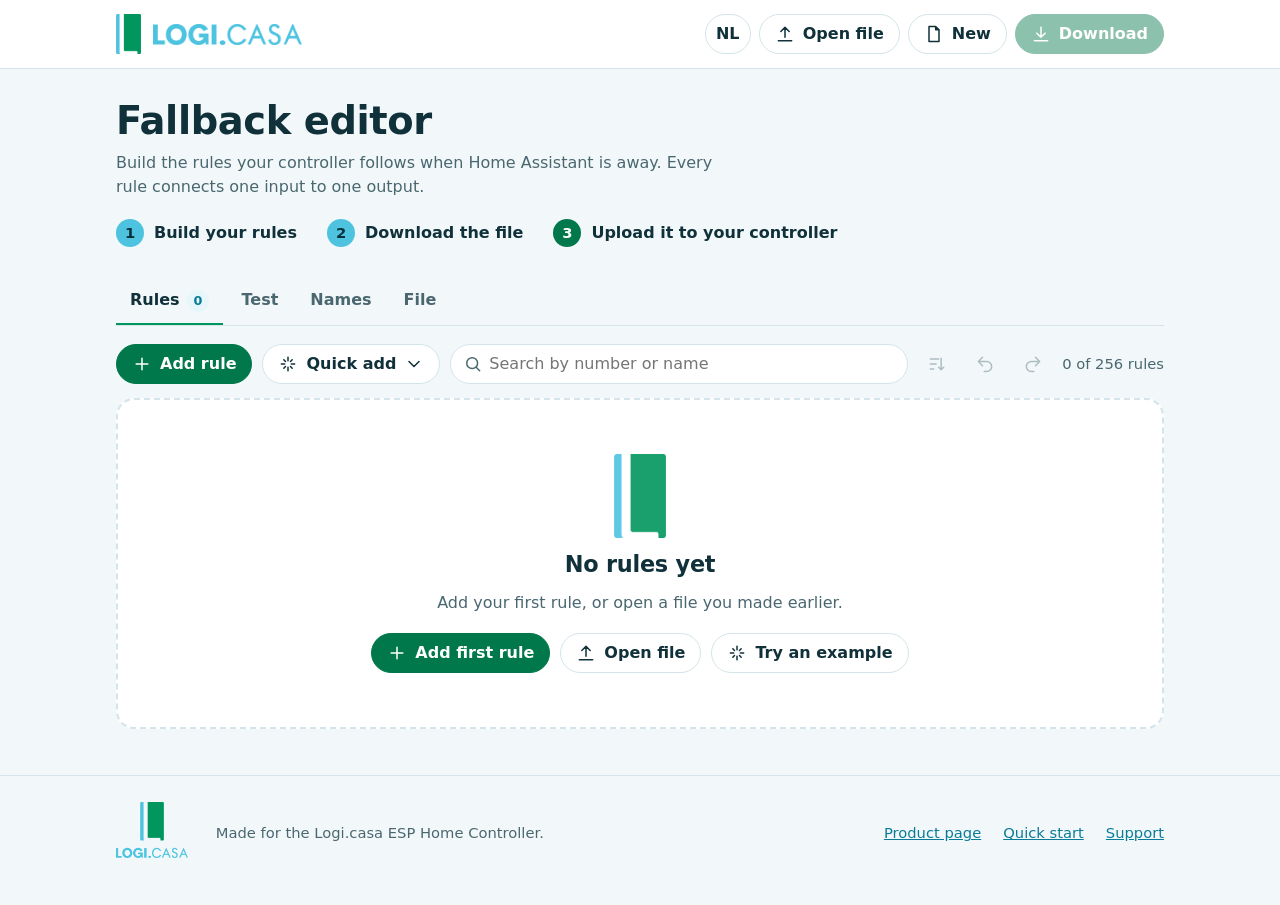
==== docs/index.html @ 4438c093 "building webinterface" ====
<!doctype html>
<html lang="en">
<head>
<meta charset="utf-8">
<meta name="viewport" content="width=device-width, initial-scale=1">
<meta name="color-scheme" content="light dark">
<meta name="theme-color" content="#4EC3E0">
<meta name="description" content="Build the offline fallback rules for your Logi.casa ESP Home Controller: choose which input switches which output, then download the file.">
<title>Fallback editor – Logi.casa</title>
<link rel="icon" type="image/png" href="[data-uri]">
<style>
:root{
  --blue:#4EC3E0; --green:#00965E;
  --blue-strong:#0A7B97; --green-strong:#00784B; --on-strong:#fff;
  --blue-ink:#0A7B97; --green-ink:#007A4D;
  --blue-tint:#E7F6FA; --green-tint:#E5F5EE;
  --ink:#10303A; --ink-2:#4A6770; --line:#D5E4EA; --bg:#F2F8FA; --surface:#fff;
  --warn:#8A5300; --warn-tint:#FFF3DC; --err:#B42525; --err-tint:#FDEAEA;
  --shadow:0 1px 2px rgba(16,48,58,.06),0 6px 20px rgba(16,48,58,.05);
  --radius:18px;
  --font:"Futura","Futura PT","Century Gothic","Avenir Next","Avenir","Trebuchet MS",system-ui,-apple-system,"Segoe UI",sans-serif;
}
@media (prefers-color-scheme:dark){
  :root{
    --blue-strong:#4EC3E0; --green-strong:#2FBF86; --on-strong:#04222B;
    --blue-ink:#7FD6EC; --green-ink:#5BD8A6;
    --blue-tint:#0F2E38; --green-tint:#0B2D24;
    --ink:#E7F4F7; --ink-2:#9CB8C1; --line:#25444D; --bg:#0A171C; --surface:#10252C;
    --warn:#F2B654; --warn-tint:#33260C; --err:#FF8E8E; --err-tint:#3A1616;
    --shadow:0 1px 2px rgba(0,0,0,.4),0 6px 20px rgba(0,0,0,.25);
  }
}
*{box-sizing:border-box}
[hidden]{display:none!important}
html{-webkit-text-size-adjust:100%;scroll-padding-top:84px}
body{margin:0;background:var(--bg);color:var(--ink);font-family:var(--font);font-size:16px;line-height:1.5}
h1,h2,h3,p{margin:0}
h1,h2,h3{line-height:1.15;letter-spacing:-.01em}
button,input,select{font:inherit;color:inherit}
a{color:var(--blue-ink)}
.wrap{max-width:1080px;margin:0 auto;padding:0 16px}
.ic{width:1.25em;height:1.25em;fill:none;stroke:currentColor;stroke-width:1.8;stroke-linecap:round;stroke-linejoin:round;flex:none}
:focus-visible{outline:3px solid var(--blue);outline-offset:2px;border-radius:8px}

/* header */
.top{position:sticky;top:0;z-index:30;background:var(--surface);border-bottom:1px solid var(--line)}
.top .wrap{display:flex;align-items:center;gap:8px;min-height:68px}
.brand{display:flex;align-items:center;gap:12px;margin-right:auto;text-decoration:none}
.brand .mark{height:40px;width:auto;display:block}
.brand .word{height:21px;width:auto;display:block}
.btn{display:inline-flex;align-items:center;justify-content:center;gap:8px;min-height:40px;padding:0 15px;border:1.5px solid var(--line);border-radius:999px;background:var(--surface);color:var(--ink);font-weight:600;cursor:pointer;text-decoration:none;transition:border-color .15s,background-color .15s}
.btn:hover{border-color:var(--blue)}
.btn.primary{background:var(--green-strong);border-color:var(--green-strong);color:var(--on-strong)}
.btn.primary:hover{filter:brightness(1.08)}
.btn[disabled],.btn[aria-disabled=true]{opacity:.45;cursor:not-allowed;filter:none}
.btn.small{min-height:34px;padding:0 12px;font-size:.92rem}
.lang{min-width:46px;padding:0 10px}

/* intro */
.intro{padding:30px 0 6px}
.intro h1{font-size:clamp(1.75rem,3.4vw,2.4rem);font-weight:700}
.intro p{max-width:62ch;color:var(--ink-2);margin-top:8px}
.steps{display:flex;flex-wrap:wrap;gap:10px 30px;list-style:none;margin:20px 0 0;padding:0;counter-reset:s}
.steps li{display:flex;align-items:center;gap:10px;font-weight:600}
.steps li::before{counter-increment:s;content:counter(s);display:grid;place-items:center;width:28px;height:28px;border-radius:50%;background:var(--blue);color:#06303B;font-weight:700;font-size:.92rem}
.steps li:last-child::before{background:var(--green-strong);color:var(--on-strong)}

/* tabs */
.tabs{display:flex;gap:4px;margin:24px 0 18px;border-bottom:1.5px solid var(--line);overflow-x:auto}
.tab{appearance:none;background:none;border:0;padding:11px 14px;font-weight:600;color:var(--ink-2);cursor:pointer;border-bottom:3px solid transparent;margin-bottom:-1.5px;white-space:nowrap}
.tab:hover{color:var(--ink)}
.tab[aria-selected=true]{color:var(--ink);border-bottom-color:var(--green)}
.badge{display:inline-grid;place-items:center;min-width:22px;height:22px;padding:0 7px;border-radius:11px;background:var(--blue-tint);color:var(--blue-ink);font-size:.8rem;margin-left:7px}

/* toolbar */
.toolbar{display:flex;flex-wrap:wrap;align-items:center;gap:10px;margin-bottom:14px}
.toolbar .grow{flex:1 1 220px;min-width:0}
.search{position:relative;display:block}
.search .ic{position:absolute;left:13px;top:50%;transform:translateY(-50%);color:var(--ink-2);pointer-events:none}
.search input{width:100%;min-height:40px;padding:0 14px 0 38px;border-radius:999px;border:1.5px solid var(--line);background:var(--surface)}
.count{color:var(--ink-2);font-size:.92rem;margin-left:auto}
.menu{position:relative}
.menu summary{list-style:none}
.menu summary::-webkit-details-marker{display:none}
.menu-pop{position:absolute;z-index:10;top:calc(100% + 6px);left:0;min-width:300px;max-width:calc(100vw - 32px);background:var(--surface);border:1px solid var(--line);border-radius:14px;box-shadow:var(--shadow);padding:6px}
.menu-pop button{display:block;width:100%;text-align:left;border:0;background:none;padding:10px 12px;border-radius:10px;cursor:pointer}
.menu-pop button:hover{background:var(--bg)}

/* checks */
.checks{margin-bottom:14px;border-radius:14px;border:1px solid var(--line);background:var(--surface);overflow:hidden}
.checks.ok{display:flex;align-items:center;gap:10px;padding:10px 14px;color:var(--green-ink);font-weight:600}
.checks summary{display:flex;align-items:center;gap:10px;padding:11px 14px;cursor:pointer;font-weight:600}
.checks.has-err{border-color:var(--err);background:var(--err-tint)}
.checks.has-warn{border-color:#E0B25A;background:var(--warn-tint)}
.checks.has-err summary{color:var(--err)}
.checks.has-warn summary{color:var(--warn)}
.checks ul{list-style:none;margin:0;padding:0 14px 12px}
.checks li button{border:0;background:none;padding:5px 0;text-align:left;cursor:pointer;color:var(--ink);text-decoration:underline;text-underline-offset:3px}

/* rule cards */
.rules{display:grid;gap:14px}
.rule{background:var(--surface);border:1px solid var(--line);border-radius:var(--radius);padding:10px 14px 14px;display:grid;grid-template-columns:minmax(0,1fr) 44px minmax(0,1fr);box-shadow:var(--shadow)}
.rule.flash{animation:flash 1.2s ease-out}
@keyframes flash{0%{box-shadow:0 0 0 4px var(--blue)}100%{box-shadow:var(--shadow)}}
.rule-top{grid-column:1/-1;display:flex;align-items:center;justify-content:space-between;margin-bottom:6px}
.rule-n{font-weight:700;color:var(--ink-2);font-size:.95rem;padding-left:4px}
.tools{display:flex;gap:2px}
.icon-btn{width:38px;height:38px;display:grid;place-items:center;border-radius:50%;border:0;background:none;color:var(--ink-2);cursor:pointer}
.icon-btn:hover{background:var(--bg);color:var(--ink)}
.half{border-radius:14px;padding:12px 14px 15px;border-left:7px solid;display:flex;flex-direction:column;gap:11px;min-width:0}
.half.in{background:var(--blue-tint);border-color:var(--blue)}
.half.out{background:var(--green-tint);border-color:var(--green)}
.half-h{font-weight:700;color:var(--blue-ink)}
.half.out .half-h{color:var(--green-ink)}
.link{display:grid;place-items:center;color:var(--ink-2)}
.link .ic{width:1.6em;height:1.6em}
.pick{display:flex;align-items:center;justify-content:space-between;gap:10px;width:100%;padding:10px 14px;border:1.5px solid var(--line);border-radius:12px;background:var(--surface);cursor:pointer;text-align:left}
.in .pick:hover{border-color:var(--blue)}
.out .pick:hover{border-color:var(--green)}
.pick-text{display:flex;flex-direction:column;min-width:0}
.pick-text b{font-size:1.05rem}
.pick-text small{color:var(--ink-2);overflow:hidden;text-overflow:ellipsis;white-space:nowrap}
.seg{display:flex;flex-wrap:wrap;gap:6px}
.seg-btn{display:inline-flex;align-items:center;gap:7px;padding:8px 12px;border-radius:11px;border:1.5px solid var(--line);background:var(--surface);cursor:pointer;font-size:.93rem;font-weight:600;line-height:1.2}
.in .seg-btn:hover{border-color:var(--blue)}
.out .seg-btn:hover{border-color:var(--green)}
.in .seg-btn[aria-pressed=true]{background:var(--blue-strong);border-color:var(--blue-strong);color:var(--on-strong)}
.out .seg-btn[aria-pressed=true]{background:var(--green-strong);border-color:var(--green-strong);color:var(--on-strong)}
.hint{color:var(--ink-2);font-size:.9rem;max-width:46ch}
.dur{display:flex;align-items:center;gap:8px;flex-wrap:wrap}
.dur label{display:flex;align-items:center;gap:8px;font-weight:600}
.dur input,.dur select{min-height:40px;border:1.5px solid var(--line);border-radius:10px;background:var(--surface);padding:0 10px}
.dur input{width:96px}
@media(max-width:760px){
  .rule{grid-template-columns:minmax(0,1fr)}
  .link{height:34px}
  .link .ic{transform:rotate(90deg)}
}

/* empty */
.empty{display:grid;justify-items:center;gap:14px;text-align:center;padding:54px 16px;border:2px dashed var(--line);border-radius:var(--radius);background:var(--surface)}
.empty img{height:84px;width:auto;opacity:.9}
.empty h2{font-size:1.4rem}
.empty p{color:var(--ink-2);max-width:42ch}
.empty .row{display:flex;flex-wrap:wrap;gap:10px;justify-content:center;margin-top:4px}

/* panels (names/file/test) */
.panel{background:var(--surface);border:1px solid var(--line);border-radius:var(--radius);padding:18px;box-shadow:var(--shadow)}
.panel h2{font-size:1.25rem;margin-bottom:6px}
.panel > p{color:var(--ink-2);max-width:64ch}
.cols{display:grid;grid-template-columns:1fr 1fr;gap:16px;margin-top:16px}
@media(max-width:820px){.cols{grid-template-columns:1fr}}
.col{border-radius:14px;padding:14px;border-left:7px solid}
.col.in{background:var(--blue-tint);border-color:var(--blue)}
.col.out{background:var(--green-tint);border-color:var(--green)}
.col h3{font-size:1.05rem;margin-bottom:10px}
.col.in h3{color:var(--blue-ink)}
.col.out h3{color:var(--green-ink)}

/* names */
.name-grid{display:grid;gap:8px}
.name-row{display:flex;align-items:center;gap:10px}
.name-n{flex:none;width:34px;text-align:right;font-weight:700;color:var(--ink-2);font-variant-numeric:tabular-nums}
.name-row input{flex:1;min-width:0;min-height:38px;border-radius:10px;border:1.5px solid var(--line);background:var(--surface);padding:0 11px}
.name-row input::placeholder{color:var(--ink-2);opacity:.6}

/* test */
.sim-tiles{display:grid;grid-template-columns:repeat(auto-fill,minmax(150px,1fr));gap:10px}
.sim-in{display:flex;gap:6px}
.sim-btn{flex:1;min-width:0;display:flex;flex-direction:column;align-items:flex-start;gap:2px;padding:11px 12px;border-radius:14px;border:2px solid var(--line);background:var(--surface);cursor:pointer;touch-action:manipulation;user-select:none;-webkit-user-select:none;text-align:left}
.sim-btn b{display:flex;align-items:center;gap:7px}
.sim-btn small{color:var(--ink-2);overflow:hidden;text-overflow:ellipsis;white-space:nowrap;max-width:100%;min-height:1.3em}
.sim-btn[aria-pressed=true]{background:var(--blue-strong);border-color:var(--blue-strong);color:var(--on-strong)}
.sim-btn[aria-pressed=true] small{color:inherit;opacity:.85}
.sim-mode{width:38px;border-radius:12px;border:1.5px solid var(--line);background:var(--surface);color:var(--ink-2);cursor:pointer;display:grid;place-items:center}
.sim-mode[aria-pressed=true]{color:var(--blue-ink);border-color:var(--blue)}
.lamp{display:flex;align-items:center;gap:11px;padding:11px 12px;border-radius:14px;border:2px solid var(--line);background:var(--surface);min-height:66px}
.bulb{flex:none;display:grid;place-items:center;width:40px;height:40px;border-radius:50%;border:2px solid var(--line);color:var(--ink-2);transition:background-color .15s,box-shadow .2s}
.lamp.on{border-color:var(--green)}
.lamp.on .bulb{background:var(--green);border-color:var(--green);color:#fff;box-shadow:0 0 0 6px rgba(0,150,94,.18),0 0 26px rgba(0,150,94,.55)}
.lamp b{display:block}
.lamp small{display:block;color:var(--ink-2);overflow:hidden;text-overflow:ellipsis;white-space:nowrap}
.lamp .timer{color:var(--green-ink);font-weight:600;font-variant-numeric:tabular-nums}
.note{color:var(--ink-2);font-size:.9rem;margin-top:14px}

/* file */
.file-row{display:flex;flex-wrap:wrap;gap:12px;align-items:end;margin:14px 0}
.field{display:grid;gap:5px;font-weight:600}
.field input[type=text]{min-height:40px;border:1.5px solid var(--line);border-radius:10px;background:var(--surface);padding:0 12px;min-width:220px}
.check{display:flex;align-items:center;gap:9px;font-weight:600}
.check input{width:20px;height:20px;accent-color:var(--green-strong)}
pre.code{margin:0;max-height:440px;overflow:auto;background:#0E252C;color:#DDEFF4;border-radius:14px;padding:16px;font:13px/1.55 ui-monospace,SFMono-Regular,Menlo,Consolas,monospace;tab-size:2}
.meta{color:var(--ink-2);font-size:.92rem}

/* dialogs */
dialog{border:0;border-radius:22px;padding:0;width:min(760px,calc(100vw - 24px));max-height:calc(100vh - 32px);background:var(--surface);color:var(--ink);box-shadow:0 24px 70px rgba(0,0,0,.35);overflow:hidden}
dialog[open]{display:flex;flex-direction:column}
dialog::backdrop{background:rgba(6,26,32,.6)}
.dlg-head{display:flex;align-items:center;justify-content:space-between;gap:12px;padding:16px 16px 6px 22px}
.dlg-head h2{font-size:1.3rem}
.dlg-body{padding:6px 22px 22px;overflow:auto}
.dlg-sub{color:var(--ink-2);padding:0 22px 4px}
#picker.in .dlg-head{border-top:7px solid var(--blue)}
#picker.out .dlg-head{border-top:7px solid var(--green)}
.tiles{display:grid;grid-template-columns:repeat(auto-fill,minmax(86px,1fr));gap:8px}
.tile{position:relative;display:flex;flex-direction:column;align-items:flex-start;gap:1px;min-height:62px;padding:8px 10px;border-radius:12px;border:1.5px solid var(--line);background:var(--surface);cursor:pointer;text-align:left}
.tile b{font-size:1.15rem;font-variant-numeric:tabular-nums}
.tile small{color:var(--ink-2);max-width:100%;overflow:hidden;text-overflow:ellipsis;white-space:nowrap;font-size:.78rem}
.in .tile:hover{border-color:var(--blue)}
.out .tile:hover{border-color:var(--green)}
.in .tile[aria-pressed=true]{background:var(--blue-strong);border-color:var(--blue-strong);color:var(--on-strong)}
.out .tile[aria-pressed=true]{background:var(--green-strong);border-color:var(--green-strong);color:var(--on-strong)}
.tile[aria-pressed=true] small{color:inherit}
.tile .used{position:absolute;top:6px;right:7px;font-style:normal;font-size:.72rem;font-weight:700;color:var(--ink-2)}
.tile[aria-pressed=true] .used{color:inherit}
.dl-steps{margin:8px 0 0;padding-left:22px;display:grid;gap:14px}
.ip-row{display:flex;flex-wrap:wrap;gap:10px;margin-top:8px}
.ip-row input{min-height:42px;border:1.5px solid var(--line);border-radius:12px;background:var(--surface);padding:0 12px;width:210px}
.dlg-actions{display:flex;justify-content:flex-end;margin-top:20px}

/* toast + drop */
.toast{position:fixed;left:50%;bottom:20px;transform:translateX(-50%);z-index:60;display:flex;align-items:center;gap:14px;max-width:calc(100vw - 24px);padding:12px 14px 12px 18px;background:#0E252C;color:#fff;border-radius:14px;box-shadow:0 10px 34px rgba(0,0,0,.35)}
.toast button{border:0;background:none;color:var(--blue);font-weight:700;cursor:pointer;padding:4px 6px}
.drop{position:fixed;inset:0;z-index:70;display:grid;place-items:center;background:rgba(78,195,224,.88);color:#04222B;font-size:1.6rem;font-weight:700;text-align:center;padding:20px}

/* footer */
.foot{margin-top:46px;padding:26px 0 40px;border-top:1px solid var(--line);color:var(--ink-2);font-size:.92rem}
.foot .wrap{display:flex;flex-wrap:wrap;align-items:center;gap:14px 28px}
.foot img{height:56px;width:auto}
.foot nav{display:flex;flex-wrap:wrap;gap:6px 22px;margin-left:auto}

@media(max-width:640px){
  .brand .word{display:none}
  .top .btn .lbl{display:none}
  .top .btn{padding:0 12px}
  .count{margin-left:0}
  .foot nav{margin-left:0}
}
@media(prefers-reduced-motion:reduce){
  *{animation:none!important;transition:none!important}
}
</style>
</head>
<body>

<svg width="0" height="0" style="position:absolute" aria-hidden="true">
  <defs>
    <symbol id="i-plus" viewBox="0 0 24 24"><path d="M12 5v14M5 12h14"/></symbol>
    <symbol id="i-trash" viewBox="0 0 24 24"><path d="M4 7h16M10 11v6M14 11v6M6 7l1 13h10l1-13M9 7V4h6v3"/></symbol>
    <symbol id="i-copy" viewBox="0 0 24 24"><rect x="9" y="9" width="11" height="11" rx="2"/><path d="M15 9V6a2 2 0 0 0-2-2H6a2 2 0 0 0-2 2v7a2 2 0 0 0 2 2h3"/></symbol>
    <symbol id="i-open" viewBox="0 0 24 24"><path d="M12 16V4M7 9l5-5 5 5M4 20h16"/></symbol>
    <symbol id="i-download" viewBox="0 0 24 24"><path d="M12 4v12M7 11l5 5 5-5M4 20h16"/></symbol>
    <symbol id="i-file" viewBox="0 0 24 24"><path d="M6 3h8l4 4v14H6zM14 3v4h4"/></symbol>
    <symbol id="i-arrow" viewBox="0 0 24 24"><path d="M5 12h14M13 6l6 6-6 6"/></symbol>
    <symbol id="i-chevron" viewBox="0 0 24 24"><path d="M6 9l6 6 6-6"/></symbol>
    <symbol id="i-bulb" viewBox="0 0 24 24"><path d="M9 18h6M10 21h4M12 3a6 6 0 0 0-3.5 10.9c.6.5 1 1.2 1 2.1h5c0-.9.4-1.6 1-2.1A6 6 0 0 0 12 3z"/></symbol>
    <symbol id="i-bulb-on" viewBox="0 0 24 24"><path d="M9 18h6M10 21h4M12 3a6 6 0 0 0-3.5 10.9c.6.5 1 1.2 1 2.1h5c0-.9.4-1.6 1-2.1A6 6 0 0 0 12 3z" fill="currentColor"/></symbol>
    <symbol id="i-timer" viewBox="0 0 24 24"><circle cx="12" cy="13.5" r="7"/><path d="M12 13.5V10M9.5 3h5"/></symbol>
    <symbol id="i-swap" viewBox="0 0 24 24"><path d="M7 7h13M16 3l4 4-4 4M17 17H4M8 13l-4 4 4 4"/></symbol>
    <symbol id="i-switch" viewBox="0 0 24 24"><rect x="2" y="7.5" width="20" height="9" rx="4.5"/><circle cx="16.5" cy="12" r="2.2" fill="currentColor"/></symbol>
    <symbol id="i-press" viewBox="0 0 24 24"><path d="M12 4v9M8 9.5l4 4 4-4M5 19h14"/></symbol>
    <symbol id="i-release" viewBox="0 0 24 24"><path d="M12 14V5M8 8.5l4-4 4 4M5 19h14"/></symbol>
    <symbol id="i-on" viewBox="0 0 24 24"><path d="M12 3v8M7.2 6.6a8 8 0 1 0 9.6 0"/></symbol>
    <symbol id="i-off" viewBox="0 0 24 24"><circle cx="12" cy="12" r="8"/><path d="M8 12h8"/></symbol>
    <symbol id="i-search" viewBox="0 0 24 24"><circle cx="11" cy="11" r="6.5"/><path d="M20 20l-4.2-4.2"/></symbol>
    <symbol id="i-sort" viewBox="0 0 24 24"><path d="M4 6h10M4 12h7M4 18h4M17 5v14M14 16l3 3 3-3"/></symbol>
    <symbol id="i-undo" viewBox="0 0 24 24"><path d="M9 14L4 9l5-5M4 9h10a6 6 0 0 1 0 12h-3"/></symbol>
    <symbol id="i-redo" viewBox="0 0 24 24"><path d="M15 14l5-5-5-5M20 9H10a6 6 0 0 0 0 12h3"/></symbol>
    <symbol id="i-warn" viewBox="0 0 24 24"><path d="M12 3.5l9.5 16.5h-19L12 3.5zM12 10v4.5M12 17.4v.1"/></symbol>
    <symbol id="i-check" viewBox="0 0 24 24"><path d="M5 12.5l4.5 4.5L19 7.5"/></symbol>
    <symbol id="i-close" viewBox="0 0 24 24"><path d="M6 6l12 12M18 6L6 18"/></symbol>
    <symbol id="i-external" viewBox="0 0 24 24"><path d="M14 4h6v6M20 4l-9 9M18 14v5H5V6h5"/></symbol>
    <symbol id="i-lock" viewBox="0 0 24 24"><rect x="5.5" y="11" width="13" height="9" rx="2"/><path d="M8.5 11V8a3.5 3.5 0 0 1 7 0v3"/></symbol>
    <symbol id="i-reset" viewBox="0 0 24 24"><path d="M4 12a8 8 0 1 0 2.6-5.9M4 4v5h5"/></symbol>
    <symbol id="i-sparkle" viewBox="0 0 24 24"><path d="M12 4v4M12 16v4M4 12h4M16 12h4M7 7l2 2M15 15l2 2M17 7l-2 2M9 15l-2 2"/></symbol>
  </defs>
</svg>

<header class="top">
  <div class="wrap">
    <a class="brand" href="https://www.logi.casa" target="_blank" rel="noopener" aria-label="Logi.casa">
      <img class="mark" src="[data-uri]" alt="">
      <img class="word" src="[data-uri]" alt="Logi.casa">
    </a>
    <button class="btn lang" id="langBtn" type="button"></button>
    <button class="btn" id="openBtn" type="button" data-i18n-title="btn.open"><svg class="ic"><use href="#i-open"/></svg><span class="lbl" data-i18n="btn.open"></span></button>
    <button class="btn" id="newBtn" type="button" data-i18n-title="btn.new"><svg class="ic"><use href="#i-file"/></svg><span class="lbl" data-i18n="btn.new"></span></button>
    <button class="btn primary" id="dlBtn" type="button" data-i18n-title="btn.download"><svg class="ic"><use href="#i-download"/></svg><span class="lbl" data-i18n="btn.download"></span></button>
  </div>
</header>

<main class="wrap">
  <section class="intro">
    <h1 data-i18n="app.title"></h1>
    <p data-i18n="app.tag"></p>
    <ol class="steps">
      <li data-i18n="step.1"></li>
      <li data-i18n="step.2"></li>
      <li data-i18n="step.3"></li>
    </ol>
  </section>

  <div class="tabs" role="tablist">
    <button class="tab" role="tab" data-tab="rules" aria-selected="true"><span data-i18n="tab.rules"></span><span class="badge" id="ruleBadge">0</span></button>
    <button class="tab" role="tab" data-tab="test" aria-selected="false" data-i18n="tab.test"></button>
    <button class="tab" role="tab" data-tab="names" aria-selected="false" data-i18n="tab.names"></button>
    <button class="tab" role="tab" data-tab="file" aria-selected="false" data-i18n="tab.file"></button>
  </div>

  <!-- RULES -->
  <section id="view-rules" role="tabpanel">
    <div class="toolbar">
      <button class="btn primary" id="addBtn" type="button"><svg class="ic"><use href="#i-plus"/></svg><span data-i18n="add.rule"></span></button>
      <details class="menu" id="presetMenu">
        <summary class="btn"><svg class="ic"><use href="#i-sparkle"/></svg><span data-i18n="presets"></span><svg class="ic"><use href="#i-chevron"/></svg></summary>
        <div class="menu-pop" id="presetPop"></div>
      </details>
      <label class="search grow"><svg class="ic"><use href="#i-search"/></svg><input type="search" id="search" data-i18n-ph="search.ph" aria-label="Search"></label>
      <button class="icon-btn" id="sortBtn" type="button" data-i18n-title="sort"><svg class="ic"><use href="#i-sort"/></svg></button>
      <button class="icon-btn" id="undoBtn" type="button" data-i18n-title="undo"><svg class="ic"><use href="#i-undo"/></svg></button>
      <button class="icon-btn" id="redoBtn" type="button" data-i18n-title="redo"><svg class="ic"><use href="#i-redo"/></svg></button>
      <span class="count" id="count"></span>
    </div>
    <div id="checks"></div>
    <div class="rules" id="list"></div>
    <div class="empty" id="empty" hidden>
      <img src="[data-uri]" alt="">
      <h2 data-i18n="empty.title"></h2>
      <p data-i18n="empty.text"></p>
      <div class="row">
        <button class="btn primary" id="emptyAdd" type="button"><svg class="ic"><use href="#i-plus"/></svg><span data-i18n="empty.add"></span></button>
        <button class="btn" id="emptyOpen" type="button"><svg class="ic"><use href="#i-open"/></svg><span data-i18n="btn.open"></span></button>
        <button class="btn" id="emptyExample" type="button"><svg class="ic"><use href="#i-sparkle"/></svg><span data-i18n="empty.example"></span></button>
      </div>
    </div>
  </section>

  <!-- TEST -->
  <section id="view-test" role="tabpanel" hidden>
    <div class="panel">
      <h2 data-i18n="test.title"></h2>
      <p data-i18n="test.intro"></p>
      <div style="margin-top:12px"><button class="btn small" id="simReset" type="button"><svg class="ic"><use href="#i-reset"/></svg><span data-i18n="test.reset"></span></button></div>
      <div id="simEmpty" class="note" hidden data-i18n="test.empty"></div>
      <div class="cols" id="simCols">
        <div class="col in"><h3 data-i18n="test.inputs"></h3><div class="sim-tiles" id="simIn"></div></div>
        <div class="col out"><h3 data-i18n="test.outputs"></h3><div class="sim-tiles" id="simOut"></div></div>
      </div>
      <p class="note" data-i18n="test.note"></p>
    </div>
  </section>

  <!-- NAMES -->
  <section id="view-names" role="tabpanel" hidden>
    <div class="panel">
      <h2 data-i18n="names.title"></h2>
      <p data-i18n="names.intro"></p>
      <div style="margin-top:12px"><button class="btn small" id="namesClear" type="button"><svg class="ic"><use href="#i-trash"/></svg><span data-i18n="names.clear"></span></button></div>
      <div class="cols">
        <div class="col in"><h3 data-i18n="names.inputs"></h3><div class="name-grid" id="namesIn"></div></div>
        <div class="col out"><h3 data-i18n="names.outputs"></h3><div class="name-grid" id="namesOut"></div></div>
      </div>
    </div>
  </section>

  <!-- FILE -->
  <section id="view-file" role="tabpanel" hidden>
    <div class="panel">
      <h2 data-i18n="file.title"></h2>
      <p data-i18n="file.intro"></p>
      <div class="file-row">
        <label class="field"><span data-i18n="file.name"></span><input type="text" id="fileName" autocomplete="off" spellcheck="false"></label>
        <label class="check"><input type="checkbox" id="incLabels"><span data-i18n="file.labels"></span></label>
        <button class="btn small" id="copyBtn" type="button"><svg class="ic"><use href="#i-copy"/></svg><span data-i18n="file.copy"></span></button>
      </div>
      <p class="meta" id="fileMeta" style="margin-bottom:10px"></p>
      <pre class="code" id="json" tabindex="0"></pre>
    </div>
  </section>
</main>

<footer class="foot">
  <div class="wrap">
    <a href="https://www.logi.casa" target="_blank" rel="noopener"><img src="[data-uri]" alt="Logi.casa"></a>
    <span data-i18n="foot.text"></span>
    <nav>
      <a href="https://www.logi.casa/shop/esp-home-controller/" target="_blank" rel="noopener" data-i18n="foot.product"></a>
      <a href="https://www.logi.casa/esp-home-controller-quick-start/" target="_blank" rel="noopener" data-i18n="foot.quick"></a>
      <a href="https://logi.casa/ticket/" target="_blank" rel="noopener" data-i18n="foot.support"></a>
    </nav>
  </div>
</footer>

<!-- dialogs -->
<dialog id="picker" aria-labelledby="pickerTitle">
  <div class="dlg-head"><h2 id="pickerTitle"></h2><button class="icon-btn" type="button" data-close data-i18n-title="close"><svg class="ic"><use href="#i-close"/></svg></button></div>
  <p class="dlg-sub" id="pickerSub"></p>
  <div class="dlg-body"><div class="tiles" id="pickerGrid"></div></div>
</dialog>

<dialog id="dlDialog" aria-labelledby="dlTitle">
  <div class="dlg-head"><h2 id="dlTitle" data-i18n="dl.title"></h2><button class="icon-btn" type="button" data-close data-i18n-title="close"><svg class="ic"><use href="#i-close"/></svg></button></div>
  <div class="dlg-body">
    <p id="dlSaved"></p>
    <ol class="dl-steps">
      <li><span data-i18n="dl.s1"></span>
        <div class="ip-row">
          <input id="ipInput" type="text" inputmode="decimal" autocomplete="off" spellcheck="false" placeholder="192.168.1.50" aria-label="IP">
          <a class="btn primary" id="openCtl" href="#" target="_blank" rel="noopener" aria-disabled="true"><span data-i18n="dl.open"></span><svg class="ic"><use href="#i-external"/></svg></a>
        </div>
      </li>
      <li data-i18n="dl.s2"></li>
      <li data-i18n="dl.s3"></li>
    </ol>
    <p class="note" data-i18n="dl.note"></p>
    <div class="dlg-actions"><button class="btn" type="button" data-close data-i18n="dl.done"></button></div>
  </div>
</dialog>

<div class="toast" id="toast" role="status" aria-live="polite" hidden></div>
<div class="drop" id="drop" hidden><span data-i18n="drop"></span></div>
<input type="file" id="fileInput" accept=".json,application/json" hidden>
<noscript><p style="padding:20px">This editor needs JavaScript.</p></noscript>

<script>
//<core>
const Core = (function () {
  const TRIGGERS = ['both', 'rising', 'falling'];
  const ACTIONS = ['toggle', 'on', 'off', 'on_for', 'off_for'];
  const LIMITS = { inputs: 48, outputs: 32, rules: 256, maxSeconds: 65535, maxBytes: 32768, labelLen: 40 };
  const isTimer = (a) => a === 'on_for' || a === 'off_for';
  const validSeconds = (s) => Number.isInteger(s) && s >= 1 && s <= LIMITS.maxSeconds;

  function parseFile(text) {
    let data;
    try { data = JSON.parse(text); } catch (e) { return { error: 'json' }; }
    if (!data || typeof data !== 'object' || Array.isArray(data) || !Array.isArray(data.rules)) return { error: 'format' };
    const rules = [];
    let skipped = 0;
    for (const r of data.rules) {
      if (!r || typeof r !== 'object') { skipped++; continue; }
      if (!Number.isInteger(r.in) || r.in < 0 || r.in >= LIMITS.inputs) { skipped++; continue; }
      if (!Number.isInteger(r.out) || r.out < 0 || r.out >= LIMITS.outputs) { skipped++; continue; }
      if (!TRIGGERS.includes(r.trigger) || !ACTIONS.includes(r.action)) { skipped++; continue; }
      let seconds = null;
      if (isTimer(r.action)) {
        if (!validSeconds(r.seconds)) { skipped++; continue; }
        seconds = r.seconds;
      }
      rules.push({ in: r.in, trigger: r.trigger, out: r.out, action: r.action, seconds });
    }
    const labels = { in: {}, out: {} };
    if (data.labels && typeof data.labels === 'object' && !Array.isArray(data.labels)) {
      for (const k of ['in', 'out']) {
        const src = data.labels[k];
        if (!src || typeof src !== 'object' || Array.isArray(src)) continue;
        const max = k === 'in' ? LIMITS.inputs : LIMITS.outputs;
        for (const [n, v] of Object.entries(src)) {
          const i = Number(n);
          if (Number.isInteger(i) && i >= 0 && i < max && typeof v === 'string' && v.trim()) {
            labels[k][i] = v.trim().slice(0, LIMITS.labelLen);
          }
        }
      }
    }
    return { rules, labels, skipped };
  }

  function ruleLine(r) {
    let s = `{ "in": ${r.in}, "trigger": "${r.trigger}", "out": ${r.out}, "action": "${r.action}"`;
    if (isTimer(r.action)) s += `, "seconds": ${r.seconds}`;
    return s + ' }';
  }

  function labelBlock(map) {
    const keys = Object.keys(map).map(Number).sort((a, b) => a - b);
    if (!keys.length) return '{}';
    return '{\n' + keys.map((i) => `      ${JSON.stringify(String(i))}: ${JSON.stringify(map[i])}`).join(',\n') + '\n    }';
  }

  function serialize(rules, labels, withLabels) {
    let s = '{\n  "version": 1,\n  "rules": [';
    if (rules.length) s += '\n' + rules.map((r) => '    ' + ruleLine(r)).join(',\n') + '\n  ';
    s += ']';
    if (withLabels && (Object.keys(labels.in).length || Object.keys(labels.out).length)) {
      s += ',\n  "labels": {\n    "in": ' + labelBlock(labels.in) + ',\n    "out": ' + labelBlock(labels.out) + '\n  }';
    }
    return s + '\n}\n';
  }

  function validate(rules, bytes) {
    const issues = [];
    rules.forEach((r, i) => {
      if (isTimer(r.action) && !validSeconds(r.seconds)) issues.push({ level: 'error', code: 'seconds', uid: r.uid, n: i + 1 });
    });
    if (rules.length > LIMITS.rules) issues.push({ level: 'error', code: 'tooMany', n: rules.length, max: LIMITS.rules });
    if (bytes > LIMITS.maxBytes) issues.push({ level: 'error', code: 'tooBig', kb: (bytes / 1024).toFixed(1) });
    for (let i = 0; i < rules.length; i++) {
      for (let j = i + 1; j < rules.length; j++) {
        const a = rules[i], b = rules[j];
        if (a.in !== b.in || a.out !== b.out) continue;
        const same = a.trigger === b.trigger && a.action === b.action && (a.seconds || 0) === (b.seconds || 0);
        if (same) {
          issues.push({ level: 'warn', code: 'dup', uid: b.uid, a: i + 1, b: j + 1 });
        } else if (a.trigger === b.trigger || a.trigger === 'both' || b.trigger === 'both') {
          issues.push({ level: 'warn', code: 'overlap', uid: b.uid, a: i + 1, b: j + 1, in: a.in + 1, out: a.out + 1 });
        }
      }
    }
    return issues;
  }

  // Mirrors the controller: same triggers, same actions, same timer handling.
  class Sim {
    constructor(rules) { this.rules = rules; this.reset(); }
    reset() {
      this.inputs = new Array(LIMITS.inputs).fill(false);
      this.outputs = new Array(LIMITS.outputs).fill(false);
      this.timers = new Map();
    }
    setInput(i, state, now) {
      if (this.inputs[i] === state) return false;
      this.inputs[i] = state;
      for (const r of this.rules) {
        if (r.in !== i) continue;
        if (r.trigger === 'rising' && !state) continue;
        if (r.trigger === 'falling' && state) continue;
        this.run(r, now);
      }
      return true;
    }
    run(r, now) {
      const o = r.out;
      this.timers.delete(o);
      switch (r.action) {
        case 'toggle': this.outputs[o] = !this.outputs[o]; break;
        case 'on': this.outputs[o] = true; break;
        case 'off': this.outputs[o] = false; break;
        case 'on_for': this.outputs[o] = true; this.timers.set(o, { end: now + r.seconds * 1000, target: false }); break;
        case 'off_for': this.outputs[o] = false; this.timers.set(o, { end: now + r.seconds * 1000, target: true }); break;
      }
    }
    tick(now) {
      let changed = false;
      for (const [o, t] of this.timers) {
        if (now >= t.end) { this.outputs[o] = t.target; this.timers.delete(o); changed = true; }
      }
      return changed;
    }
  }

  return { TRIGGERS, ACTIONS, LIMITS, isTimer, validSeconds, parseFile, serialize, validate, Sim };
})();
//</core>
</script>

<script>
(function () {
'use strict';

/* ---------- translations ---------- */
const I18N = {
  en: {
    'app.title': 'Fallback editor',
    'app.tag': 'Build the rules your controller follows when Home Assistant is away. Every rule connects one input to one output.',
    'step.1': 'Build your rules', 'step.2': 'Download the file', 'step.3': 'Upload it to your controller',
    'btn.open': 'Open file', 'btn.new': 'New', 'btn.download': 'Download',
    'tab.rules': 'Rules', 'tab.test': 'Test', 'tab.names': 'Names', 'tab.file': 'File',
    'add.rule': 'Add rule', 'presets': 'Quick add', 'search.ph': 'Search by number or name',
    'sort': 'Sort by input', 'undo': 'Undo', 'redo': 'Redo', 'close': 'Close',
    'preset.switch': 'Wall switch toggles a light', 'preset.push': 'Push button toggles a light',
    'preset.hold': 'Light is on while the button is held', 'preset.timer': 'Light on for a set time',
    'preset.alloff': 'One button switches three lights off',
    'rule': 'Rule', 'when': 'When', 'then': 'Then', 'input': 'Input', 'output': 'Output',
    'trigger.both': 'Switch changes', 'trigger.rising': 'Button pressed', 'trigger.falling': 'Button released',
    'hint.both': 'Reacts to every change, on and off. Made for wall switches.',
    'hint.rising': 'Reacts when the input becomes active. Made for push buttons.',
    'hint.falling': 'Reacts when the input becomes inactive again.',
    'action.toggle': 'Toggle', 'action.on': 'Switch on', 'action.off': 'Switch off', 'action.on_for': 'On for…', 'action.off_for': 'Off for…',
    'ahint.toggle': 'Flips the output: on becomes off, off becomes on.',
    'ahint.on': 'Switches the output on.', 'ahint.off': 'Switches the output off.',
    'ahint.on_for': 'Switches on, then off again after this time. Triggering again restarts the time.',
    'ahint.off_for': 'Switches off, then on again after this time. Triggering again restarts the time.',
    'time': 'Time', 'unit': 'Unit', 'unit.s': 'seconds', 'unit.min': 'minutes', 'unit.h': 'hours',
    'dup': 'Duplicate', 'del': 'Delete', 'deleted': 'Rule deleted.', 'undo.do': 'Undo',
    'count': '{n} of {max} rules',
    'checks.ok': 'No problems found.', 'checks.err': '{n} to fix before you can download', 'checks.warn': '{n} to look at',
    'issue.seconds': 'Rule {n}: set a time between 1 second and 18 hours.',
    'issue.tooMany': 'A controller stores at most {max} rules. You have {n}.',
    'issue.tooBig': 'The file is {kb} KB and the controller accepts at most 32 KB. Remove rules or leave out the names.',
    'issue.dup': 'Rules {a} and {b} are identical.',
    'issue.overlap': 'Rules {a} and {b} both react to input {in} and control output {out}. They run one after the other.',
    'empty.title': 'No rules yet', 'empty.text': 'Add your first rule, or open a file you made earlier.',
    'empty.add': 'Add first rule', 'empty.example': 'Try an example',
    'pick.input': 'Choose an input', 'pick.output': 'Choose an output',
    'pick.sub': 'Input 1 is INPUT_01 on the controller.', 'pick.subOut': 'Output 1 is CHANNEL_01 on the controller.',
    'used': 'used in {n} rules',
    'test.title': 'Try your rules', 'test.intro': 'Press the blue inputs and watch the green outputs, the way the controller reacts while Home Assistant is away.',
    'test.reset': 'Reset test', 'test.empty': 'Add rules first, then test them here.',
    'test.inputs': 'Inputs', 'test.outputs': 'Outputs', 'test.push': 'Push button: hold to press', 'test.switch': 'Switch: click to flip',
    'test.mode': 'Behaves like a switch', 'test.on': 'On', 'test.off': 'Off', 'test.left': '{s} s left',
    'test.note': 'Outputs start switched off. The test follows the same rules as the controller, but timing can differ by a fraction of a second.',
    'names.title': 'Names', 'names.intro': 'Give your inputs and outputs a name, such as “Hallway switch”. The names show up in your rules.',
    'names.inputs': 'Inputs', 'names.outputs': 'Outputs', 'names.ph': 'Name', 'names.clear': 'Clear all names',
    'file.title': 'Your fallback file', 'file.intro': 'This is the file you upload to the controller. You can also open it later to change it.',
    'file.name': 'File name', 'file.labels': 'Save the names in the file', 'file.copy': 'Copy',
    'file.copied': 'Copied.', 'file.meta': '{n} rules, {kb} KB',
    'file.labelsHint': 'The controller ignores names.',
    'dl.title': 'Your file is ready', 'dl.saved': 'Saved as {name}. Now put it on your controller:',
    'dl.s1': 'Enter the IP address of your controller (you can find it in Home Assistant).',
    'dl.open': 'Open controller page',
    'dl.s2': 'Log in with user name admin. The first time, you choose a password.',
    'dl.s3': 'Choose the file and press Upload.',
    'dl.note': 'This editor only opens the page of your controller. Your file stays on your computer until you upload it there.',
    'dl.done': 'Done',
    'opened': 'Opened {name}: {n} rules.', 'skipped': '{k} rules could not be read and were skipped.',
    'err.json': 'This file is not valid JSON.', 'err.format': 'This does not look like a fallback file.',
    'err.empty': 'Add a rule first.', 'err.fix': 'Fix the problems first.',
    'new.done': 'Started a new, empty file.', 'sorted': 'Sorted by input.',
    'restored': 'Restored your unsaved work.', 'startover': 'Start over',
    'drop': 'Drop your fallback file here',
    'leave': 'You have changes that are not downloaded yet.',
    'foot.text': 'Made for the Logi.casa ESP Home Controller.',
    'foot.product': 'Product page', 'foot.quick': 'Quick start', 'foot.support': 'Support',
    'example.labelsIn': ['Wall switch', 'Push button', 'Hold button', 'Timer button', 'Pause button', 'All off', 'Release button'],
    'example.labelsOut': ['Light 1', 'Light 2', 'Light 3', 'Light 4', 'Light 5']
  },
  nl: {
    'app.title': 'Fallback-editor',
    'app.tag': 'Bouw de regels die je controller volgt wanneer Home Assistant wegvalt. Elke regel koppelt één ingang aan één uitgang.',
    'step.1': 'Bouw je regels', 'step.2': 'Download het bestand', 'step.3': 'Upload het naar je controller',
    'btn.open': 'Bestand openen', 'btn.new': 'Nieuw', 'btn.download': 'Downloaden',
    'tab.rules': 'Regels', 'tab.test': 'Testen', 'tab.names': 'Namen', 'tab.file': 'Bestand',
    'add.rule': 'Regel toevoegen', 'presets': 'Snel toevoegen', 'search.ph': 'Zoek op nummer of naam',
    'sort': 'Sorteren op ingang', 'undo': 'Ongedaan maken', 'redo': 'Opnieuw', 'close': 'Sluiten',
    'preset.switch': 'Wandschakelaar schakelt een lamp om', 'preset.push': 'Drukknop schakelt een lamp om',
    'preset.hold': 'Lamp brandt zolang de knop ingedrukt is', 'preset.timer': 'Lamp aan gedurende een vaste tijd',
    'preset.alloff': 'Eén knop zet drie lampen uit',
    'rule': 'Regel', 'when': 'Wanneer', 'then': 'Dan', 'input': 'Ingang', 'output': 'Uitgang',
    'trigger.both': 'Schakelaar wijzigt', 'trigger.rising': 'Knop ingedrukt', 'trigger.falling': 'Knop losgelaten',
    'hint.both': 'Reageert op elke wijziging, aan én uit. Bedoeld voor wandschakelaars.',
    'hint.rising': 'Reageert zodra de ingang actief wordt. Bedoeld voor drukknoppen.',
    'hint.falling': 'Reageert zodra de ingang weer inactief wordt.',
    'action.toggle': 'Omschakelen', 'action.on': 'Aanzetten', 'action.off': 'Uitzetten', 'action.on_for': 'Aan gedurende…', 'action.off_for': 'Uit gedurende…',
    'ahint.toggle': 'Draait de uitgang om: aan wordt uit, uit wordt aan.',
    'ahint.on': 'Zet de uitgang aan.', 'ahint.off': 'Zet de uitgang uit.',
    'ahint.on_for': 'Zet aan en na deze tijd weer uit. Opnieuw triggeren start de tijd opnieuw.',
    'ahint.off_for': 'Zet uit en na deze tijd weer aan. Opnieuw triggeren start de tijd opnieuw.',
    'time': 'Duur', 'unit': 'Eenheid', 'unit.s': 'seconden', 'unit.min': 'minuten', 'unit.h': 'uren',
    'dup': 'Dupliceren', 'del': 'Verwijderen', 'deleted': 'Regel verwijderd.', 'undo.do': 'Ongedaan maken',
    'count': '{n} van {max} regels',
    'checks.ok': 'Geen problemen gevonden.', 'checks.err': '{n} op te lossen voor je kunt downloaden', 'checks.warn': '{n} om na te kijken',
    'issue.seconds': 'Regel {n}: stel een duur in tussen 1 seconde en 18 uur.',
    'issue.tooMany': 'Een controller bewaart maximaal {max} regels. Je hebt er {n}.',
    'issue.tooBig': 'Het bestand is {kb} KB en de controller aanvaardt maximaal 32 KB. Verwijder regels of laat de namen weg.',
    'issue.dup': 'Regels {a} en {b} zijn identiek.',
    'issue.overlap': 'Regels {a} en {b} reageren allebei op ingang {in} en sturen uitgang {out} aan. Ze worden na elkaar uitgevoerd.',
    'empty.title': 'Nog geen regels', 'empty.text': 'Voeg je eerste regel toe of open een bestand dat je eerder maakte.',
    'empty.add': 'Eerste regel toevoegen', 'empty.example': 'Probeer een voorbeeld',
    'pick.input': 'Kies een ingang', 'pick.output': 'Kies een uitgang',
    'pick.sub': 'Ingang 1 is INPUT_01 op de controller.', 'pick.subOut': 'Uitgang 1 is CHANNEL_01 op de controller.',
    'used': 'gebruikt in {n} regels',
    'test.title': 'Probeer je regels uit', 'test.intro': 'Druk op de blauwe ingangen en kijk hoe de groene uitgangen reageren, zoals de controller doet wanneer Home Assistant wegvalt.',
    'test.reset': 'Test herstarten', 'test.empty': 'Voeg eerst regels toe, dan kun je ze hier testen.',
    'test.inputs': 'Ingangen', 'test.outputs': 'Uitgangen', 'test.push': 'Drukknop: ingedrukt houden', 'test.switch': 'Schakelaar: klik om om te schakelen',
    'test.mode': 'Gedraagt zich als schakelaar', 'test.on': 'Aan', 'test.off': 'Uit', 'test.left': 'nog {s} s',
    'test.note': 'Uitgangen starten uit. De test volgt dezelfde regels als de controller, maar de timing kan een fractie van een seconde afwijken.',
    'names.title': 'Namen', 'names.intro': 'Geef je ingangen en uitgangen een naam, zoals “Schakelaar hal”. De namen verschijnen in je regels.',
    'names.inputs': 'Ingangen', 'names.outputs': 'Uitgangen', 'names.ph': 'Naam', 'names.clear': 'Alle namen wissen',
    'file.title': 'Je fallback-bestand', 'file.intro': 'Dit is het bestand dat je naar de controller uploadt. Je kunt het later ook openen om het aan te passen.',
    'file.name': 'Bestandsnaam', 'file.labels': 'Namen opslaan in het bestand', 'file.copy': 'Kopiëren',
    'file.copied': 'Gekopieerd.', 'file.meta': '{n} regels, {kb} KB',
    'file.labelsHint': 'De controller negeert namen.',
    'dl.title': 'Je bestand is klaar', 'dl.saved': 'Opgeslagen als {name}. Zet het nu op je controller:',
    'dl.s1': 'Vul het IP-adres van je controller in (je vindt het in Home Assistant).',
    'dl.open': 'Controller-pagina openen',
    'dl.s2': 'Log in met gebruikersnaam admin. De eerste keer kies je een wachtwoord.',
    'dl.s3': 'Kies het bestand en klik op Upload.',
    'dl.note': 'Deze editor opent enkel de pagina van je controller. Je bestand blijft op je computer tot je het daar uploadt.',
    'dl.done': 'Klaar',
    'opened': '{name} geopend: {n} regels.', 'skipped': '{k} regels konden niet gelezen worden en zijn overgeslagen.',
    'err.json': 'Dit bestand is geen geldige JSON.', 'err.format': 'Dit lijkt geen fallback-bestand.',
    'err.empty': 'Voeg eerst een regel toe.', 'err.fix': 'Los eerst de problemen op.',
    'new.done': 'Nieuw, leeg bestand gestart.', 'sorted': 'Gesorteerd op ingang.',
    'restored': 'Je niet-gedownloade werk is hersteld.', 'startover': 'Opnieuw beginnen',
    'drop': 'Sleep je fallback-bestand hierheen',
    'leave': 'Je hebt wijzigingen die nog niet gedownload zijn.',
    'foot.text': 'Gemaakt voor de Logi.casa ESP Home Controller.',
    'foot.product': 'Productpagina', 'foot.quick': 'Snelstart', 'foot.support': 'Support',
    'example.labelsIn': ['Wandschakelaar', 'Drukknop', 'Vasthoudknop', 'Timerknop', 'Pauzeknop', 'Alles uit', 'Loslaatknop'],
    'example.labelsOut': ['Lamp 1', 'Lamp 2', 'Lamp 3', 'Lamp 4', 'Lamp 5']
  }
};

/* ---------- helpers ---------- */
const $ = (s, r = document) => r.querySelector(s);
const $$ = (s, r = document) => [...r.querySelectorAll(s)];
const esc = (s) => String(s).replace(/[&<>"']/g, (c) => ({ '&': '&amp;', '<': '&lt;', '>': '&gt;', '"': '&quot;', "'": '&#39;' }[c]));
const store = {
  get(k) { try { return localStorage.getItem(k); } catch (e) { return null; } },
  set(k, v) { try { localStorage.setItem(k, v); } catch (e) { /* storage may be unavailable */ } },
  del(k) { try { localStorage.removeItem(k); } catch (e) { /* ignore */ } }
};
const reduceMotion = window.matchMedia && window.matchMedia('(prefers-reduced-motion: reduce)').matches;
const UNIT = { s: 1, min: 60, h: 3600 };
const TRIGGER_ICON = { both: 'switch', rising: 'press', falling: 'release' };
const ACTION_ICON = { toggle: 'swap', on: 'on', off: 'off', on_for: 'timer', off_for: 'timer' };

/* ---------- state ---------- */
let lang = store.get('logicasa.lang') || ((navigator.language || 'en').toLowerCase().startsWith('nl') ? 'nl' : 'en');
let uidSeq = 1;
const state = { rules: [], labels: { in: {}, out: {} }, fileName: 'fallback.json', includeLabels: true, dirty: false, filter: '', tab: 'rules' };
const hist = { undo: [], redo: [], key: null, time: 0 };
let listStale = true;

function t(key, p) {
  let s = (I18N[lang] && I18N[lang][key]) || I18N.en[key] || key;
  if (p && typeof s === 'string') s = s.replace(/\{(\w+)\}/g, (m, k) => (k in p ? p[k] : m));
  return s;
}
const newRule = (o) => Object.assign({ uid: uidSeq++, in: 0, trigger: 'rising', out: 0, action: 'toggle', seconds: null, unit: null }, o || {});
const byUid = (uid) => state.rules.find((r) => r.uid === uid);
const bestUnit = (s) => (s > 0 && s % 3600 === 0 ? 'h' : s > 0 && s % 60 === 0 ? 'min' : 's');
const unitOf = (r) => r.unit || bestUnit(r.seconds || 0);
const plain = (r) => ({ in: r.in, trigger: r.trigger, out: r.out, action: r.action, seconds: Core.isTimer(r.action) ? r.seconds : null });
const currentText = () => Core.serialize(state.rules.map(plain), state.labels, state.includeLabels);
const textBytes = (s) => new Blob([s]).size;
const labelOf = (kind, n) => state.labels[kind][n] || '';

function snapshot() { return JSON.stringify({ rules: state.rules.map((r) => ({ ...plain(r), unit: r.unit })), labels: state.labels }); }
function restore(s) {
  const d = JSON.parse(s);
  state.rules = d.rules.map((r) => newRule(r));
  state.labels = d.labels;
}

function mutate(fn, key) {
  const now = Date.now();
  if (!(key && hist.key === key && now - hist.time < 1500)) {
    hist.undo.push(snapshot());
    if (hist.undo.length > 60) hist.undo.shift();
  }
  hist.key = key || null;
  hist.time = now;
  hist.redo = [];
  fn();
  state.dirty = true;
  changed(!key);
}

function undo() {
  if (!hist.undo.length) return;
  hist.redo.push(snapshot());
  restore(hist.undo.pop());
  hist.key = null;
  state.dirty = true;
  changed(true, true);
}
function redo() {
  if (!hist.redo.length) return;
  hist.undo.push(snapshot());
  restore(hist.redo.pop());
  hist.key = null;
  state.dirty = true;
  changed(true, true);
}

let saveTimer = null;
function scheduleSave() {
  clearTimeout(saveTimer);
  saveTimer = setTimeout(() => {
    store.set('logicasa.fallback.draft', JSON.stringify({ rules: state.rules.map((r) => ({ ...plain(r), unit: r.unit })), labels: state.labels, fileName: state.fileName, includeLabels: state.includeLabels }));
  }, 400);
}

/* called after every change */
function changed(rerenderList, everything) {
  if (rerenderList) listStale = true;
  updateChrome();
  renderChecks();
  if (state.tab === 'rules' && listStale) renderList();
  if (state.tab === 'names' && everything) renderNames();
  if (state.tab === 'file') renderFile();
  if (state.tab === 'test') buildSim();
  scheduleSave();
}

/* ---------- toast ---------- */
let toastTimer = null;
function toast(msg, action) {
  const el = $('#toast');
  el.innerHTML = '<span></span>';
  el.firstChild.textContent = msg;
  if (action) {
    const b = document.createElement('button');
    b.type = 'button';
    b.textContent = action.label;
    b.addEventListener('click', () => { action.fn(); el.hidden = true; });
    el.appendChild(b);
  }
  el.hidden = false;
  clearTimeout(toastTimer);
  toastTimer = setTimeout(() => { el.hidden = true; }, action ? 7000 : 3500);
}

/* ---------- i18n ---------- */
function applyI18n() {
  document.documentElement.lang = lang;
  document.title = t('app.title') + ' – Logi.casa';
  $$('[data-i18n]').forEach((el) => { el.textContent = t(el.dataset.i18n); });
  $$('[data-i18n-ph]').forEach((el) => { el.placeholder = t(el.dataset.i18nPh); });
  $$('[data-i18n-title]').forEach((el) => { const v = t(el.dataset.i18nTitle); el.title = v; el.setAttribute('aria-label', v); });
  const lb = $('#langBtn');
  lb.textContent = lang === 'en' ? 'NL' : 'EN';
  lb.setAttribute('aria-label', lang === 'en' ? 'Nederlands' : 'English');
  lb.title = lb.getAttribute('aria-label');
  $('#presetPop').innerHTML = ['switch', 'push', 'hold', 'timer', 'alloff'].map((k) => `<button type="button" data-preset="${k}">${esc(t('preset.' + k))}</button>`).join('');
  $('#search').setAttribute('aria-label', t('search.ph'));
  listStale = true;
  changed(true, true);
  if (state.tab === 'names') renderNames();
}

/* ---------- chrome (counts, buttons) ---------- */
let lastIssues = [];
function updateChrome() {
  const n = state.rules.length;
  $('#ruleBadge').textContent = n;
  $('#count').textContent = t('count', { n, max: Core.LIMITS.rules });
  $('#undoBtn').disabled = !hist.undo.length;
  $('#redoBtn').disabled = !hist.redo.length;
  $('#undoBtn').style.opacity = hist.undo.length ? 1 : .4;
  $('#redoBtn').style.opacity = hist.redo.length ? 1 : .4;
  $('#sortBtn').disabled = n < 2;
  $('#sortBtn').style.opacity = n < 2 ? .4 : 1;
  $('#empty').hidden = n > 0 || state.tab !== 'rules';
  $('#list').hidden = n === 0;
  const hasErr = lastIssues.some((i) => i.level === 'error');
  $('#dlBtn').disabled = n === 0 || hasErr;
}

function renderChecks() {
  lastIssues = Core.validate(state.rules, textBytes(currentText()));
  const box = $('#checks');
  const errs = lastIssues.filter((i) => i.level === 'error');
  const warns = lastIssues.filter((i) => i.level === 'warn');
  if (!state.rules.length) { box.innerHTML = ''; updateChrome(); return; }
  if (!lastIssues.length) {
    box.innerHTML = `<div class="checks ok"><svg class="ic"><use href="#i-check"/></svg><span>${esc(t('checks.ok'))}</span></div>`;
  } else {
    const cls = errs.length ? 'has-err' : 'has-warn';
    const head = errs.length ? t('checks.err', { n: errs.length }) : t('checks.warn', { n: warns.length });
    box.innerHTML = `<details class="checks ${cls}" open><summary><svg class="ic"><use href="#i-warn"/></svg><span>${esc(head)}</span></summary><ul>${lastIssues.map((i) => `<li><button type="button" data-goto="${i.uid || ''}">${esc(t('issue.' + i.code, i))}</button></li>`).join('')}</ul></details>`;
  }
  updateChrome();
}

/* ---------- rule list ---------- */
const matches = (r) => {
  const q = state.filter.trim().toLowerCase();
  if (!q) return true;
  const num = Number(q);
  if (Number.isInteger(num) && (r.in + 1 === num || r.out + 1 === num)) return true;
  return labelOf('in', r.in).toLowerCase().includes(q) || labelOf('out', r.out).toLowerCase().includes(q);
};

function pickHTML(kind, n) {
  const nm = labelOf(kind, n);
  return `<button type="button" class="pick" data-pick="${kind}"><span class="pick-text"><b>${esc(t(kind === 'in' ? 'input' : 'output'))} ${n + 1}</b>${nm ? `<small>${esc(nm)}</small>` : ''}</span><svg class="ic"><use href="#i-chevron"/></svg></button>`;
}

function durHTML(r) {
  if (!Core.isTimer(r.action)) return '';
  const u = unitOf(r);
  const v = r.seconds ? +(r.seconds / UNIT[u]).toFixed(3) : '';
  return `<div class="dur"><label>${esc(t('time'))}<input class="dur-val" type="number" inputmode="decimal" min="1" step="any" value="${v}"></label><select class="dur-unit" aria-label="${esc(t('unit'))}">${['s', 'min', 'h'].map((x) => `<option value="${x}"${x === u ? ' selected' : ''}>${esc(t('unit.' + x))}</option>`).join('')}</select></div>`;
}

function ruleInner(r, idx) {
  const trig = Core.TRIGGERS.map((k) => `<button type="button" class="seg-btn" data-trigger="${k}" aria-pressed="${r.trigger === k}"><svg class="ic"><use href="#i-${TRIGGER_ICON[k]}"/></svg><span>${esc(t('trigger.' + k))}</span></button>`).join('');
  const acts = Core.ACTIONS.map((k) => `<button type="button" class="seg-btn" data-action="${k}" aria-pressed="${r.action === k}"><svg class="ic"><use href="#i-${ACTION_ICON[k]}"/></svg><span>${esc(t('action.' + k))}</span></button>`).join('');
  return `
    <div class="rule-top"><span class="rule-n">${esc(t('rule'))} ${idx + 1}</span>
      <span class="tools">
        <button type="button" class="icon-btn" data-dup title="${esc(t('dup'))}" aria-label="${esc(t('dup'))}"><svg class="ic"><use href="#i-copy"/></svg></button>
        <button type="button" class="icon-btn" data-del title="${esc(t('del'))}" aria-label="${esc(t('del'))}"><svg class="ic"><use href="#i-trash"/></svg></button>
      </span></div>
    <div class="half in">
      <div class="half-h">${esc(t('when'))}</div>
      ${pickHTML('in', r.in)}
      <div class="seg" role="group">${trig}</div>
      <p class="hint">${esc(t('hint.' + r.trigger))}</p>
    </div>
    <div class="link"><svg class="ic"><use href="#i-arrow"/></svg></div>
    <div class="half out">
      <div class="half-h">${esc(t('then'))}</div>
      ${pickHTML('out', r.out)}
      <div class="seg" role="group">${acts}</div>
      ${durHTML(r)}
      <p class="hint">${esc(t('ahint.' + r.action))}</p>
    </div>`;
}

function focusKey(el) {
  if (!el || !el.closest) return null;
  const c = el.closest('.rule');
  if (!c) return null;
  const d = el.dataset || {};
  const sel = d.trigger ? `[data-trigger="${d.trigger}"]` : d.action ? `[data-action="${d.action}"]` : d.pick ? `[data-pick="${d.pick}"]` : 'dup' in d ? '[data-dup]' : el.classList.contains('dur-unit') ? '.dur-unit' : null;
  return sel ? { uid: c.dataset.uid, sel } : null;
}
function restoreFocus(k) {
  if (!k) return;
  const c = document.getElementById('rule-' + k.uid);
  const el = c && c.querySelector(k.sel);
  if (el) el.focus({ preventScroll: true });
}

function renderList() {
  const list = $('#list');
  const fk = focusKey(document.activeElement);
  const rows = [];
  state.rules.forEach((r, idx) => { if (matches(r)) rows.push(`<article class="rule" id="rule-${r.uid}" data-uid="${r.uid}">${ruleInner(r, idx)}</article>`); });
  list.innerHTML = rows.join('');
  listStale = false;
  updateChrome();
  restoreFocus(fk);
}

function renderCard(r) {
  const card = document.getElementById('rule-' + r.uid);
  if (!card) return;
  const fk = focusKey(document.activeElement);
  card.innerHTML = ruleInner(r, state.rules.indexOf(r));
  restoreFocus(fk);
}

function scrollToRule(uid, focusPick) {
  const el = document.getElementById('rule-' + uid);
  if (!el) return;
  el.scrollIntoView({ behavior: reduceMotion ? 'auto' : 'smooth', block: 'center' });
  el.classList.remove('flash');
  void el.offsetWidth;
  el.classList.add('flash');
  if (focusPick) { const b = el.querySelector('[data-pick="in"]'); if (b) b.focus({ preventScroll: true }); }
}

const list = $('#list');
list.addEventListener('click', (e) => {
  const b = e.target.closest('button');
  const card = e.target.closest('.rule');
  if (!b || !card) return;
  const r = byUid(+card.dataset.uid);
  if (!r) return;
  if (b.dataset.pick) { openPicker(b.dataset.pick, r.uid); return; }
  if (b.dataset.trigger) { mutate(() => { r.trigger = b.dataset.trigger; }); renderCard(r); return; }
  if (b.dataset.action) {
    mutate(() => {
      r.action = b.dataset.action;
      if (Core.isTimer(r.action)) { if (!r.seconds) { r.seconds = 300; r.unit = 'min'; } } else { r.seconds = null; r.unit = null; }
    });
    renderCard(r);
    return;
  }
  if ('dup' in b.dataset) {
    const copy = newRule({ ...plain(r), unit: r.unit });
    mutate(() => { state.rules.splice(state.rules.indexOf(r) + 1, 0, copy); });
    scrollToRule(copy.uid);
    return;
  }
  if ('del' in b.dataset) {
    mutate(() => { state.rules.splice(state.rules.indexOf(r), 1); });
    toast(t('deleted'), { label: t('undo.do'), fn: undo });
  }
});
list.addEventListener('input', (e) => {
  if (!e.target.classList.contains('dur-val')) return;
  const card = e.target.closest('.rule');
  const r = byUid(+card.dataset.uid);
  const v = parseFloat(e.target.value);
  mutate(() => { r.seconds = isFinite(v) && v > 0 ? Math.round(v * UNIT[unitOf(r)]) : null; }, 'dur' + r.uid);
});
list.addEventListener('change', (e) => {
  if (!e.target.classList.contains('dur-unit')) return;
  const card = e.target.closest('.rule');
  const r = byUid(+card.dataset.uid);
  const v = parseFloat($('.dur-val', card).value);
  mutate(() => { r.unit = e.target.value; r.seconds = isFinite(v) && v > 0 ? Math.round(v * UNIT[r.unit]) : null; });
  renderCard(r);
});
$('#checks').addEventListener('click', (e) => {
  const b = e.target.closest('[data-goto]');
  if (!b || !b.dataset.goto) return;
  if (state.filter) { state.filter = ''; $('#search').value = ''; renderList(); }
  scrollToRule(+b.dataset.goto);
});

/* ---------- adding ---------- */
function freeList(kind, count) {
  const max = kind === 'in' ? Core.LIMITS.inputs : Core.LIMITS.outputs;
  const used = new Set(state.rules.map((r) => r[kind]));
  const out = [];
  for (let i = 0; i < max && out.length < count; i++) if (!used.has(i)) out.push(i);
  while (out.length < count) out.push((out[out.length - 1] + 1 || 0) % max);
  return out;
}
function clearFilter() { if (state.filter) { state.filter = ''; $('#search').value = ''; } }

function addRule() {
  clearFilter();
  const r = newRule({ in: freeList('in', 1)[0], out: freeList('out', 1)[0] });
  mutate(() => { state.rules.push(r); });
  scrollToRule(r.uid, true);
}
const PRESETS = {
  switch: () => [{ trigger: 'both', action: 'toggle' }],
  push: () => [{ trigger: 'rising', action: 'toggle' }],
  hold: () => [{ trigger: 'rising', action: 'on' }, { trigger: 'falling', action: 'off' }],
  timer: () => [{ trigger: 'rising', action: 'on_for', seconds: 300, unit: 'min' }],
  alloff: () => [0, 1, 2].map(() => ({ trigger: 'rising', action: 'off' }))
};
function addPreset(key) {
  clearFilter();
  const specs = PRESETS[key]();
  const inn = freeList('in', 1)[0];
  const outs = freeList('out', key === 'alloff' ? 3 : 1);
  const made = specs.map((s, i) => newRule({ in: inn, out: key === 'alloff' ? outs[i] : outs[0], ...s }));
  mutate(() => { made.forEach((r) => state.rules.push(r)); });
  scrollToRule(made[0].uid, true);
}
$('#addBtn').addEventListener('click', addRule);
$('#emptyAdd').addEventListener('click', addRule);
const presetMenu = $('#presetMenu');
$('#presetPop').addEventListener('click', (e) => {
  const b = e.target.closest('[data-preset]');
  if (!b) return;
  presetMenu.open = false;
  addPreset(b.dataset.preset);
});
document.addEventListener('click', (e) => { if (presetMenu.open && !presetMenu.contains(e.target)) presetMenu.open = false; });
document.addEventListener('keydown', (e) => { if (e.key === 'Escape' && presetMenu.open) { presetMenu.open = false; $('summary', presetMenu).focus(); } });

$('#sortBtn').addEventListener('click', () => {
  mutate(() => { state.rules.sort((a, b) => a.in - b.in || a.out - b.out || 0); });
  toast(t('sorted'));
});
$('#undoBtn').addEventListener('click', undo);
$('#redoBtn').addEventListener('click', redo);
$('#search').addEventListener('input', (e) => { state.filter = e.target.value; renderList(); });

/* ---------- picker dialog ---------- */
const picker = $('#picker');
let pickCtx = null;
function openPicker(kind, uid) {
  const r = byUid(uid);
  if (!r) return;
  pickCtx = { kind, uid };
  const max = kind === 'in' ? Core.LIMITS.inputs : Core.LIMITS.outputs;
  const usage = new Array(max).fill(0);
  state.rules.forEach((x) => { usage[x[kind]]++; });
  $('#pickerTitle').textContent = t(kind === 'in' ? 'pick.input' : 'pick.output');
  $('#pickerSub').textContent = t(kind === 'in' ? 'pick.sub' : 'pick.subOut');
  $('#pickerGrid').innerHTML = Array.from({ length: max }, (_, i) => {
    const nm = labelOf(kind, i);
    const tip = [t(kind === 'in' ? 'input' : 'output') + ' ' + (i + 1), nm, usage[i] ? t('used', { n: usage[i] }) : ''].filter(Boolean).join(' – ');
    return `<button type="button" class="tile" data-n="${i}" aria-pressed="${i === r[kind]}" title="${esc(tip)}"><b>${i + 1}</b><small>${esc(nm)}</small>${usage[i] ? `<i class="used">${usage[i]}</i>` : ''}</button>`;
  }).join('');
  picker.className = kind;
  picker.showModal();
  const cur = $(`.tile[data-n="${r[kind]}"]`, picker);
  if (cur) { cur.focus({ preventScroll: true }); cur.scrollIntoView({ block: 'nearest' }); }
}
$('#pickerGrid').addEventListener('click', (e) => {
  const b = e.target.closest('.tile');
  if (!b || !pickCtx) return;
  const r = byUid(pickCtx.uid);
  const n = +b.dataset.n;
  const kind = pickCtx.kind;
  picker.close();
  if (r && r[kind] !== n) { mutate(() => { r[kind] = n; }); renderCard(r); }
});

/* generic dialog closing */
$$('dialog').forEach((d) => {
  d.addEventListener('click', (e) => { if (e.target === d || e.target.closest('[data-close]')) d.close(); });
});

/* ---------- names tab ---------- */
function renderNames() {
  const mk = (kind, max) => Array.from({ length: max }, (_, i) => `<label class="name-row"><span class="name-n">${i + 1}</span><input type="text" maxlength="${Core.LIMITS.labelLen}" data-kind="${kind}" data-n="${i}" value="${esc(labelOf(kind, i))}" placeholder="${esc(t('names.ph'))}" aria-label="${esc(t(kind === 'in' ? 'input' : 'output'))} ${i + 1}"></label>`).join('');
  $('#namesIn').innerHTML = mk('in', Core.LIMITS.inputs);
  $('#namesOut').innerHTML = mk('out', Core.LIMITS.outputs);
}
$('#view-names').addEventListener('input', (e) => {
  const el = e.target;
  if (!el.dataset || !el.dataset.kind) return;
  const kind = el.dataset.kind, n = +el.dataset.n, v = el.value.trim();
  mutate(() => { if (v) state.labels[kind][n] = v; else delete state.labels[kind][n]; }, 'name' + kind + n);
});
$('#namesClear').addEventListener('click', () => {
  mutate(() => { state.labels = { in: {}, out: {} }; });
  renderNames();
});

/* ---------- file tab ---------- */
function renderFile() {
  const text = currentText();
  $('#json').textContent = text;
  $('#fileMeta').textContent = t('file.meta', { n: state.rules.length, kb: (textBytes(text) / 1024).toFixed(1) }) + (state.includeLabels ? ' · ' + t('file.labelsHint') : '');
  if (document.activeElement !== $('#fileName')) $('#fileName').value = state.fileName;
  $('#incLabels').checked = state.includeLabels;
}
$('#fileName').addEventListener('input', (e) => { state.fileName = e.target.value; scheduleSave(); });
$('#incLabels').addEventListener('change', (e) => { state.includeLabels = e.target.checked; changed(false); });
$('#copyBtn').addEventListener('click', async () => {
  try { await navigator.clipboard.writeText(currentText()); toast(t('file.copied')); }
  catch (e) { const r = document.createRange(); r.selectNodeContents($('#json')); const s = getSelection(); s.removeAllRanges(); s.addRange(r); }
});

/* ---------- tabs ---------- */
function showTab(name) {
  state.tab = name;
  $$('.tab').forEach((b) => b.setAttribute('aria-selected', String(b.dataset.tab === name)));
  ['rules', 'test', 'names', 'file'].forEach((n) => { $('#view-' + n).hidden = n !== name; });
  if (name === 'rules' && listStale) renderList();
  if (name === 'names') renderNames();
  if (name === 'file') renderFile();
  if (name === 'test') buildSim(); else stopSim();
  updateChrome();
}
$$('.tab').forEach((b) => b.addEventListener('click', () => showTab(b.dataset.tab)));

/* ---------- test (simulator) ---------- */
let sim = null, simTimer = null;
const simMode = {};
function usedList(kind) { return [...new Set(state.rules.map((r) => r[kind]))].sort((a, b) => a - b); }
function stopSim() { clearInterval(simTimer); simTimer = null; }
function buildSim() {
  const ins = usedList('in'), outs = usedList('out');
  sim = new Core.Sim(state.rules.map(plain));
  $('#simEmpty').hidden = state.rules.length > 0;
  $('#simCols').hidden = state.rules.length === 0;
  ins.forEach((i) => { if (!(i in simMode)) simMode[i] = state.rules.some((r) => r.in === i && r.trigger === 'both') ? 'switch' : 'push'; });
  $('#simIn').innerHTML = ins.map((i) => {
    const nm = labelOf('in', i);
    return `<div class="sim-in" data-i="${i}"><button type="button" class="sim-btn" aria-pressed="false"><b><svg class="ic"><use href="#i-${simMode[i] === 'switch' ? 'switch' : 'press'}"/></svg>${esc(t('input'))} ${i + 1}</b><small>${esc(nm)}</small></button><button type="button" class="sim-mode" aria-pressed="${simMode[i] === 'switch'}" title="${esc(t('test.mode'))}" aria-label="${esc(t('test.mode'))}"><svg class="ic"><use href="#i-lock"/></svg></button></div>`;
  }).join('');
  $('#simOut').innerHTML = outs.map((o) => {
    const nm = labelOf('out', o);
    return `<div class="lamp" data-o="${o}"><span class="bulb"><svg class="ic"><use href="#i-bulb"/></svg></span><span><b>${esc(t('output'))} ${o + 1}</b><small>${esc(nm)}</small><small class="timer"></small></span></div>`;
  }).join('');
  paintSim();
  if (!simTimer && state.tab === 'test') simTimer = setInterval(() => { if (sim.tick(performance.now()) || sim.timers.size) paintSim(); }, 100);
}
function paintSim() {
  if (!sim) return;
  const now = performance.now();
  $$('#simIn .sim-in').forEach((el) => {
    const i = +el.dataset.i;
    $('.sim-btn', el).setAttribute('aria-pressed', String(sim.inputs[i]));
  });
  $$('#simOut .lamp').forEach((el) => {
    const o = +el.dataset.o;
    const on = sim.outputs[o];
    el.classList.toggle('on', on);
    const use = $('.bulb use', el);
    use.setAttribute('href', on ? '#i-bulb-on' : '#i-bulb');
    const tm = sim.timers.get(o);
    $('.timer', el).textContent = tm ? t('test.left', { s: Math.max(0, Math.ceil((tm.end - now) / 1000)) }) : '';
  });
}
(function wireSim() {
  const host = $('#simIn');
  const press = (el, down) => { sim.setInput(+el.dataset.i, down, performance.now()); paintSim(); };
  host.addEventListener('pointerdown', (e) => {
    const b = e.target.closest('.sim-btn');
    if (!b) return;
    const el = b.closest('.sim-in'), i = +el.dataset.i;
    if (simMode[i] === 'switch') { press(el, !sim.inputs[i]); return; }
    b.setPointerCapture(e.pointerId);
    press(el, true);
  });
  const release = (e) => {
    const b = e.target.closest('.sim-btn');
    if (!b) return;
    const el = b.closest('.sim-in');
    if (simMode[+el.dataset.i] === 'push' && sim.inputs[+el.dataset.i]) press(el, false);
  };
  host.addEventListener('pointerup', release);
  host.addEventListener('pointercancel', release);
  host.addEventListener('keydown', (e) => {
    const b = e.target.closest('.sim-btn');
    if (!b || e.repeat || (e.key !== ' ' && e.key !== 'Enter')) return;
    e.preventDefault();
    const el = b.closest('.sim-in'), i = +el.dataset.i;
    press(el, simMode[i] === 'switch' ? !sim.inputs[i] : true);
  });
  host.addEventListener('keyup', (e) => {
    const b = e.target.closest('.sim-btn');
    if (!b || (e.key !== ' ' && e.key !== 'Enter')) return;
    const el = b.closest('.sim-in');
    if (simMode[+el.dataset.i] === 'push') press(el, false);
  });
  host.addEventListener('click', (e) => {
    const m = e.target.closest('.sim-mode');
    if (!m) return;
    const i = +m.closest('.sim-in').dataset.i;
    simMode[i] = simMode[i] === 'switch' ? 'push' : 'switch';
    const keep = sim.outputs.slice();
    buildSim();
    sim.outputs = keep;
    paintSim();
  });
  host.addEventListener('contextmenu', (e) => e.preventDefault());
  $('#simReset').addEventListener('click', buildSim);
})();

/* ---------- open / new / example / download ---------- */
function loadParsed(res, name) {
  mutate(() => {
    state.rules = res.rules.map((r) => newRule(r));
    state.labels = res.labels;
    state.fileName = name || state.fileName;
    state.includeLabels = true;
    state.rules.forEach((r) => { r.unit = Core.isTimer(r.action) ? bestUnit(r.seconds) : null; });
  });
  state.dirty = false;
  clearFilter();
  showTab('rules');
  let msg = t('opened', { name: name || 'file', n: res.rules.length });
  if (res.skipped) msg += ' ' + t('skipped', { k: res.skipped });
  toast(msg, { label: t('undo.do'), fn: undo });
}
function openText(text, name) {
  const res = Core.parseFile(text);
  if (res.error) { toast(t('err.' + res.error)); return; }
  loadParsed(res, name);
}
function readFile(file) {
  if (!file) return;
  const fr = new FileReader();
  fr.onload = () => openText(String(fr.result), file.name);
  fr.readAsText(file);
}
$('#openBtn').addEventListener('click', () => $('#fileInput').click());
$('#emptyOpen').addEventListener('click', () => $('#fileInput').click());
$('#fileInput').addEventListener('change', (e) => { readFile(e.target.files[0]); e.target.value = ''; });

$('#newBtn').addEventListener('click', () => {
  if (!state.rules.length && !Object.keys(state.labels.in).length && !Object.keys(state.labels.out).length) return;
  mutate(() => { state.rules = []; state.labels = { in: {}, out: {} }; state.fileName = 'fallback.json'; });
  state.dirty = false;
  clearFilter();
  showTab('rules');
  toast(t('new.done'), { label: t('undo.do'), fn: undo });
});

function loadExample() {
  const R = (i, trigger, o, action, seconds) => ({ in: i, trigger, out: o, action, seconds: seconds || null });
  const rules = [
    R(0, 'both', 0, 'toggle'), R(1, 'rising', 1, 'toggle'),
    R(2, 'rising', 2, 'on'), R(2, 'falling', 2, 'off'),
    R(3, 'rising', 3, 'on_for', 10), R(4, 'rising', 4, 'off_for', 10),
    R(5, 'rising', 0, 'off'), R(5, 'rising', 1, 'off'), R(5, 'rising', 2, 'off'), R(5, 'rising', 3, 'off'),
    R(6, 'falling', 1, 'toggle')
  ];
  const labels = { in: {}, out: {} };
  t('example.labelsIn').forEach((s, i) => { labels.in[i] = s; });
  t('example.labelsOut').forEach((s, i) => { labels.out[i] = s; });
  loadParsed({ rules, labels, skipped: 0 }, 'fallback-example.json');
  state.dirty = true;
}
$('#emptyExample').addEventListener('click', loadExample);

function cleanName(n) {
  let s = (n || '').trim().replace(/[\\/:*?"<>|]+/g, '-');
  if (!s) s = 'fallback';
  if (!/\.json$/i.test(s)) s += '.json';
  return s;
}
function download() {
  if (!state.rules.length) { toast(t('err.empty')); return; }
  if (lastIssues.some((i) => i.level === 'error')) { toast(t('err.fix')); return; }
  const name = cleanName(state.fileName);
  const blob = new Blob([currentText()], { type: 'application/json' });
  const a = document.createElement('a');
  a.href = URL.createObjectURL(blob);
  a.download = name;
  document.body.appendChild(a);
  a.click();
  a.remove();
  setTimeout(() => URL.revokeObjectURL(a.href), 4000);
  state.dirty = false;
  $('#dlSaved').textContent = t('dl.saved', { name });
  $('#dlDialog').showModal();
  const ip = $('#ipInput');
  if (!ip.value) ip.value = store.get('logicasa.fallback.ip') || '';
  updateCtl();
}
$('#dlBtn').addEventListener('click', download);

function updateCtl() {
  const v = $('#ipInput').value.trim();
  const ok = /^[a-z0-9]([a-z0-9.\-]*[a-z0-9])?(:\d{1,5})?$/i.test(v);
  const a = $('#openCtl');
  a.setAttribute('aria-disabled', String(!ok));
  a.href = ok ? 'http://' + v + '/fallback' : '#';
  if (ok) store.set('logicasa.fallback.ip', v);
}
$('#ipInput').addEventListener('input', updateCtl);
$('#openCtl').addEventListener('click', (e) => { if ($('#openCtl').getAttribute('aria-disabled') === 'true') e.preventDefault(); });

/* ---------- drag and drop ---------- */
let dragDepth = 0;
window.addEventListener('dragenter', (e) => { if (e.dataTransfer && [...e.dataTransfer.types].includes('Files')) { dragDepth++; $('#drop').hidden = false; } });
window.addEventListener('dragleave', () => { dragDepth = Math.max(0, dragDepth - 1); if (!dragDepth) $('#drop').hidden = true; });
window.addEventListener('dragover', (e) => e.preventDefault());
window.addEventListener('drop', (e) => {
  e.preventDefault();
  dragDepth = 0;
  $('#drop').hidden = true;
  const f = e.dataTransfer && e.dataTransfer.files && e.dataTransfer.files[0];
  if (f) readFile(f);
});

/* ---------- keyboard + leaving ---------- */
document.addEventListener('keydown', (e) => {
  const mod = e.ctrlKey || e.metaKey;
  const typing = /^(INPUT|TEXTAREA|SELECT)$/.test((e.target.tagName || ''));
  if (mod && e.key.toLowerCase() === 's') { e.preventDefault(); download(); return; }
  if (!mod || typing) return;
  if (e.key.toLowerCase() === 'z' && !e.shiftKey) { e.preventDefault(); undo(); }
  else if (e.key.toLowerCase() === 'y' || (e.key.toLowerCase() === 'z' && e.shiftKey)) { e.preventDefault(); redo(); }
});
window.addEventListener('beforeunload', (e) => { if (state.dirty && state.rules.length) { e.preventDefault(); e.returnValue = t('leave'); } });

/* ---------- language ---------- */
$('#langBtn').addEventListener('click', () => {
  lang = lang === 'en' ? 'nl' : 'en';
  store.set('logicasa.lang', lang);
  applyI18n();
  if (state.tab === 'file') renderFile();
  if (state.tab === 'test') buildSim();
});

/* ---------- start ---------- */
(function init() {
  const raw = store.get('logicasa.fallback.draft');
  let restored = false;
  if (raw) {
    try {
      const d = JSON.parse(raw);
      const hasLabels = d.labels && (Object.keys(d.labels.in || {}).length || Object.keys(d.labels.out || {}).length);
      if ((d.rules && d.rules.length) || hasLabels) {
        state.rules = (d.rules || []).map((r) => newRule(r));
        state.labels = { in: (d.labels && d.labels.in) || {}, out: (d.labels && d.labels.out) || {} };
        state.fileName = d.fileName || state.fileName;
        state.includeLabels = d.includeLabels !== false;
        state.dirty = true;
        restored = true;
      }
    } catch (e) { /* ignore a broken draft */ }
  }
  applyI18n();
  showTab('rules');
  if (restored) toast(t('restored'), { label: t('startover'), fn: () => { mutate(() => { state.rules = []; state.labels = { in: {}, out: {} }; }); state.dirty = false; } });
})();

})();
</script>
</body>
</html>
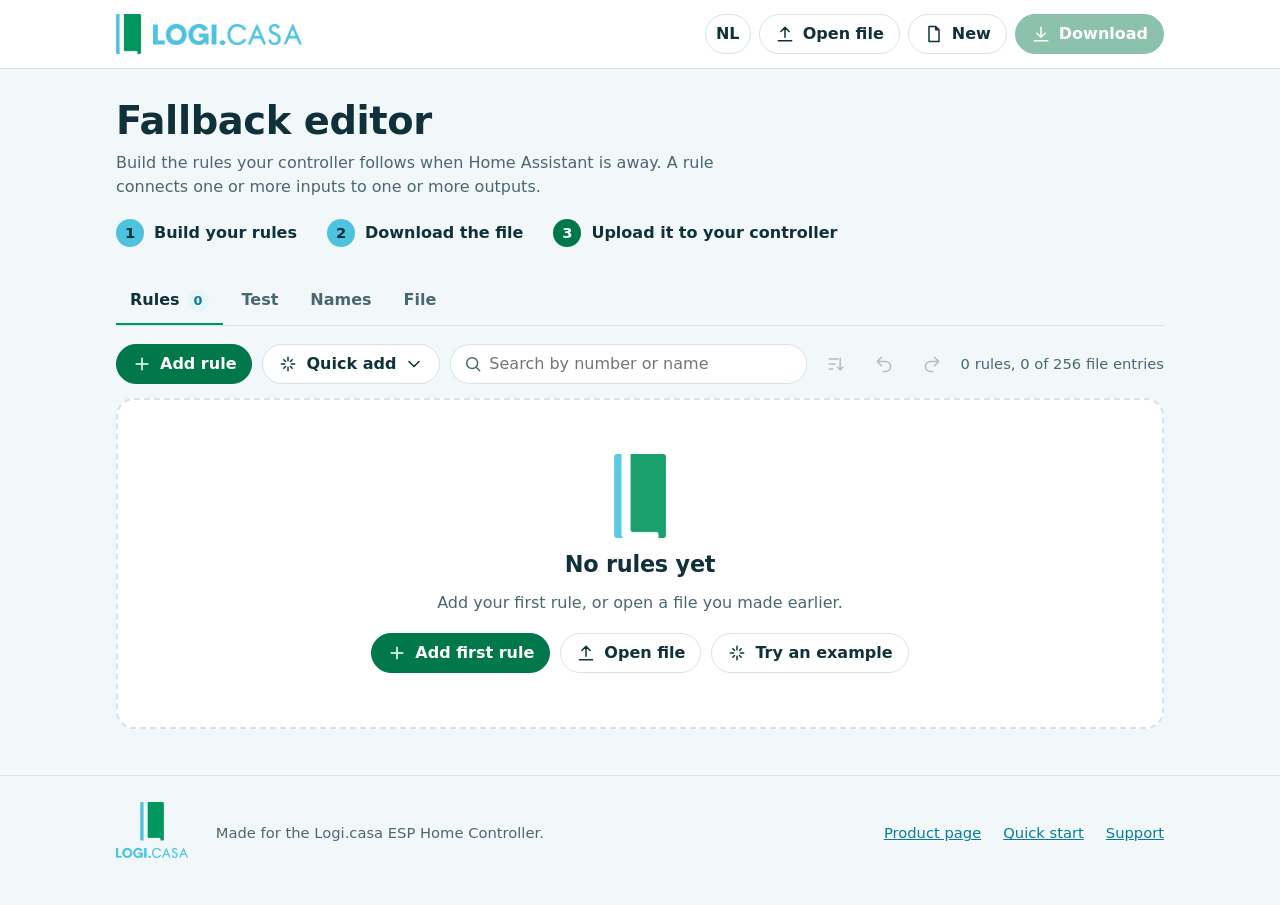
==== commit 70323c2b: "new features" ====
--- a/docs/index.html
+++ b/docs/index.html
@@ -223,6 +223,38 @@
 .toast button{border:0;background:none;color:var(--blue);font-weight:700;cursor:pointer;padding:4px 6px}
 .drop{position:fixed;inset:0;z-index:70;display:grid;place-items:center;background:rgba(78,195,224,.88);color:#04222B;font-size:1.6rem;font-weight:700;text-align:center;padding:20px}
 
+
+/* rule groups */
+.rule-top{gap:10px}
+.rule-name{flex:1;min-width:0;border:0;border-bottom:1.5px dashed var(--line);background:transparent;padding:6px 4px;font-weight:700;font-size:1.05rem;border-radius:0}
+.rule-name:hover{border-bottom-color:var(--blue)}
+.rule-name::placeholder{color:var(--ink-2);opacity:.55;font-weight:500}
+.rule-name:focus-visible{border-radius:6px}
+.expands{color:var(--ink-2);font-size:.85rem;white-space:nowrap}
+.chips{display:flex;flex-wrap:wrap;gap:6px;align-items:center}
+.chip{display:inline-flex;align-items:center;gap:6px;max-width:100%;background:var(--surface);border:1.5px solid var(--line);border-radius:999px;padding:3px 4px 3px 11px;font-size:.93rem}
+.chip small{color:var(--ink-2);max-width:13ch;overflow:hidden;text-overflow:ellipsis;white-space:nowrap}
+.chip button{width:24px;height:24px;display:grid;place-items:center;border:0;background:none;border-radius:50%;cursor:pointer;color:var(--ink-2)}
+.chip button .ic{width:.95em;height:.95em}
+.chip button:hover{background:var(--bg);color:var(--ink)}
+.chip.more{padding:5px 11px;cursor:pointer;font-weight:700}
+.in .chip{border-color:var(--blue)}
+.out .chip{border-color:var(--green)}
+.chip-add{min-height:34px}
+#picker{width:min(900px,calc(100vw - 24px))}
+.blk{margin-bottom:16px}
+.blk-h{display:flex;align-items:center;gap:10px;margin-bottom:8px;flex-wrap:wrap}
+.blk-h h3{font-size:1.05rem}
+.blk-r{color:var(--ink-2);font-size:.9rem;margin-right:auto}
+#picker .tiles{grid-template-columns:repeat(8,minmax(0,1fr))}
+#picker .tile{min-height:58px}
+@media(max-width:600px){#picker .tiles{grid-template-columns:repeat(4,minmax(0,1fr))}}
+.pick-foot{display:flex;align-items:center;gap:10px;padding:12px 22px;border-top:1px solid var(--line);background:var(--surface)}
+.pick-foot .sc{margin-right:auto;font-weight:600}
+.name-blk{margin-bottom:14px}
+.name-blk h4{margin:0 0 8px;font-size:.98rem}
+.name-blk h4 span{color:var(--ink-2);font-weight:400;font-size:.88rem;margin-left:6px}
+
 /* footer */
 .foot{margin-top:46px;padding:26px 0 40px;border-top:1px solid var(--line);color:var(--ink-2);font-size:.92rem}
 .foot .wrap{display:flex;flex-wrap:wrap;align-items:center;gap:14px 28px}
@@ -395,7 +427,8 @@
 <dialog id="picker" aria-labelledby="pickerTitle">
   <div class="dlg-head"><h2 id="pickerTitle"></h2><button class="icon-btn" type="button" data-close data-i18n-title="close"><svg class="ic"><use href="#i-close"/></svg></button></div>
   <p class="dlg-sub" id="pickerSub"></p>
-  <div class="dlg-body"><div class="tiles" id="pickerGrid"></div></div>
+  <div class="dlg-body"><div id="pickerGrid"></div></div>
+  <div class="pick-foot"><span class="sc" id="pickCount"></span><button class="btn small" id="pickClear" type="button" data-i18n="sel.clear"></button><button class="btn primary" type="button" data-close data-i18n="done"></button></div>
 </dialog>
 
 <dialog id="dlDialog" aria-labelledby="dlTitle">
@@ -427,9 +460,88 @@
 const Core = (function () {
   const TRIGGERS = ['both', 'rising', 'falling'];
   const ACTIONS = ['toggle', 'on', 'off', 'on_for', 'off_for'];
-  const LIMITS = { inputs: 48, outputs: 32, rules: 256, maxSeconds: 65535, maxBytes: 32768, labelLen: 40 };
+  const LIMITS = { inputs: 48, outputs: 32, block: 16, rules: 256, maxSeconds: 65535, maxBytes: 32768, metaBytes: 15000, labelLen: 40, nameLen: 60 };
   const isTimer = (a) => a === 'on_for' || a === 'off_for';
   const validSeconds = (s) => Number.isInteger(s) && s >= 1 && s <= LIMITS.maxSeconds;
+  const uniqSorted = (arr) => [...new Set(arr)].sort((a, b) => a - b);
+  const bytesOf = (s) => new TextEncoder().encode(s).length;
+
+  /* A "rule" in the editor (group) = several inputs, one trigger, several outputs, one action.
+     The controller only knows flat rules (one input -> one output), so a group expands to
+     every input x output pair. */
+  function expand(groups) {
+    const out = [];
+    for (const g of groups) {
+      for (const i of g.ins) {
+        for (const o of g.outs) {
+          out.push({ in: i, trigger: g.trigger, out: o, action: g.action, seconds: isTimer(g.action) ? g.seconds : null });
+        }
+      }
+    }
+    return out;
+  }
+
+  function parseRule(r) {
+    if (!r || typeof r !== 'object') return null;
+    if (!Number.isInteger(r.in) || r.in < 0 || r.in >= LIMITS.inputs) return null;
+    if (!Number.isInteger(r.out) || r.out < 0 || r.out >= LIMITS.outputs) return null;
+    if (!TRIGGERS.includes(r.trigger) || !ACTIONS.includes(r.action)) return null;
+    let seconds = null;
+    if (isTimer(r.action)) {
+      if (!validSeconds(r.seconds)) return null;
+      seconds = r.seconds;
+    }
+    return { in: r.in, trigger: r.trigger, out: r.out, action: r.action, seconds };
+  }
+
+  // Old files and hand-written files have no groups: merge neighbouring rules that
+  // only differ in their output, so "one button switches four lights off" is one rule again.
+  function fromFlat(rules) {
+    const groups = [];
+    for (const r of rules) {
+      const last = groups[groups.length - 1];
+      if (last && last.ins.length === 1 && last.ins[0] === r.in && last.trigger === r.trigger &&
+          last.action === r.action && (last.seconds || 0) === (r.seconds || 0) && !last.outs.includes(r.out)) {
+        last.outs.push(r.out);
+      } else {
+        groups.push({ name: '', ins: [r.in], trigger: r.trigger, outs: [r.out], action: r.action, seconds: r.seconds });
+      }
+    }
+    groups.forEach((g) => { g.outs = uniqSorted(g.outs); });
+    return groups;
+  }
+
+  function parseNumList(v, max) {
+    if (!Array.isArray(v) || !v.length) return null;
+    if (!v.every((n) => Number.isInteger(n) && n >= 0 && n < max)) return null;
+    return uniqSorted(v);
+  }
+
+  function parseGroups(list) {
+    if (!Array.isArray(list)) return null;
+    const groups = [];
+    for (const g of list) {
+      if (!g || typeof g !== 'object') return null;
+      const ins = parseNumList(g.in, LIMITS.inputs);
+      const outs = parseNumList(g.out, LIMITS.outputs);
+      if (!ins || !outs || !TRIGGERS.includes(g.trigger) || !ACTIONS.includes(g.action)) return null;
+      let seconds = null;
+      if (isTimer(g.action)) {
+        if (!validSeconds(g.seconds)) return null;
+        seconds = g.seconds;
+      }
+      const name = typeof g.name === 'string' ? g.name.trim().slice(0, LIMITS.nameLen) : '';
+      groups.push({ name, ins, trigger: g.trigger, outs, action: g.action, seconds });
+    }
+    return groups;
+  }
+
+  const sig = (r) => `${r.in}|${r.trigger}|${r.out}|${r.action}|${r.seconds || 0}`;
+  const sameRules = (a, b) => {
+    if (a.length !== b.length) return false;
+    const x = a.map(sig).sort(), y = b.map(sig).sort();
+    return x.every((v, i) => v === y[i]);
+  };
 
   function parseFile(text) {
     let data;
@@ -438,16 +550,8 @@
     const rules = [];
     let skipped = 0;
     for (const r of data.rules) {
-      if (!r || typeof r !== 'object') { skipped++; continue; }
-      if (!Number.isInteger(r.in) || r.in < 0 || r.in >= LIMITS.inputs) { skipped++; continue; }
-      if (!Number.isInteger(r.out) || r.out < 0 || r.out >= LIMITS.outputs) { skipped++; continue; }
-      if (!TRIGGERS.includes(r.trigger) || !ACTIONS.includes(r.action)) { skipped++; continue; }
-      let seconds = null;
-      if (isTimer(r.action)) {
-        if (!validSeconds(r.seconds)) { skipped++; continue; }
-        seconds = r.seconds;
-      }
-      rules.push({ in: r.in, trigger: r.trigger, out: r.out, action: r.action, seconds });
+      const p = parseRule(r);
+      if (p) rules.push(p); else skipped++;
     }
     const labels = { in: {}, out: {} };
     if (data.labels && typeof data.labels === 'object' && !Array.isArray(data.labels)) {
@@ -463,7 +567,12 @@
         }
       }
     }
-    return { rules, labels, skipped };
+    // Use the saved rule layout only when it still matches the flat rules exactly.
+    let groups = null, restored = false;
+    const saved = parseGroups(data.groups);
+    if (saved && skipped === 0 && sameRules(expand(saved), rules)) { groups = saved; restored = true; }
+    if (!groups) groups = fromFlat(rules);
+    return { groups, labels, skipped, restored };
   }
 
   function ruleLine(r) {
@@ -472,38 +581,64 @@
     return s + ' }';
   }
 
+  function groupLine(g) {
+    let s = '{ ';
+    if (g.name) s += `"name": ${JSON.stringify(g.name)}, `;
+    s += `"in": [${g.ins.join(', ')}], "trigger": "${g.trigger}", "out": [${g.outs.join(', ')}], "action": "${g.action}"`;
+    if (isTimer(g.action)) s += `, "seconds": ${g.seconds}`;
+    return s + ' }';
+  }
+
   function labelBlock(map) {
     const keys = Object.keys(map).map(Number).sort((a, b) => a - b);
     if (!keys.length) return '{}';
     return '{\n' + keys.map((i) => `      ${JSON.stringify(String(i))}: ${JSON.stringify(map[i])}`).join(',\n') + '\n    }';
   }
 
-  function serialize(rules, labels, withLabels) {
+  function serialize(groups, labels, withMeta) {
+    const flat = expand(groups);
     let s = '{\n  "version": 1,\n  "rules": [';
-    if (rules.length) s += '\n' + rules.map((r) => '    ' + ruleLine(r)).join(',\n') + '\n  ';
+    if (flat.length) s += '\n' + flat.map((r) => '    ' + ruleLine(r)).join(',\n') + '\n  ';
     s += ']';
-    if (withLabels && (Object.keys(labels.in).length || Object.keys(labels.out).length)) {
-      s += ',\n  "labels": {\n    "in": ' + labelBlock(labels.in) + ',\n    "out": ' + labelBlock(labels.out) + '\n  }';
+    if (withMeta) {
+      if (groups.length) s += ',\n  "groups": [\n' + groups.map((g) => '    ' + groupLine(g)).join(',\n') + '\n  ]';
+      if (Object.keys(labels.in).length || Object.keys(labels.out).length) {
+        s += ',\n  "labels": {\n    "in": ' + labelBlock(labels.in) + ',\n    "out": ' + labelBlock(labels.out) + '\n  }';
+      }
     }
     return s + '\n}\n';
   }
 
-  function validate(rules, bytes) {
+  // Size of what the controller stores next to the rules (names + layout).
+  function metaBytes(groups, labels) {
+    const o = {};
+    if (groups.length) o.groups = groups.map((g) => ({ name: g.name || undefined, in: g.ins, trigger: g.trigger, out: g.outs, action: g.action, seconds: isTimer(g.action) ? g.seconds : undefined }));
+    o.labels = labels;
+    return bytesOf(JSON.stringify(o));
+  }
+
+  function validate(groups, bytes, meta, withMeta) {
     const issues = [];
-    rules.forEach((r, i) => {
-      if (isTimer(r.action) && !validSeconds(r.seconds)) issues.push({ level: 'error', code: 'seconds', uid: r.uid, n: i + 1 });
+    groups.forEach((g, i) => {
+      if (!g.ins.length) issues.push({ level: 'error', code: 'noIn', uid: g.uid, n: i + 1 });
+      if (!g.outs.length) issues.push({ level: 'error', code: 'noOut', uid: g.uid, n: i + 1 });
+      if (isTimer(g.action) && !validSeconds(g.seconds)) issues.push({ level: 'error', code: 'seconds', uid: g.uid, n: i + 1 });
     });
-    if (rules.length > LIMITS.rules) issues.push({ level: 'error', code: 'tooMany', n: rules.length, max: LIMITS.rules });
+    const count = expand(groups).length;
+    if (count > LIMITS.rules) issues.push({ level: 'error', code: 'tooMany', n: count, max: LIMITS.rules });
     if (bytes > LIMITS.maxBytes) issues.push({ level: 'error', code: 'tooBig', kb: (bytes / 1024).toFixed(1) });
-    for (let i = 0; i < rules.length; i++) {
-      for (let j = i + 1; j < rules.length; j++) {
-        const a = rules[i], b = rules[j];
-        if (a.in !== b.in || a.out !== b.out) continue;
+    if (withMeta && meta > LIMITS.metaBytes) issues.push({ level: 'warn', code: 'metaBig' });
+    for (let i = 0; i < groups.length; i++) {
+      for (let j = i + 1; j < groups.length; j++) {
+        const a = groups[i], b = groups[j];
+        const sharedIn = a.ins.filter((x) => b.ins.includes(x));
+        const sharedOut = a.outs.filter((x) => b.outs.includes(x));
+        if (!sharedIn.length || !sharedOut.length) continue;
         const same = a.trigger === b.trigger && a.action === b.action && (a.seconds || 0) === (b.seconds || 0);
         if (same) {
           issues.push({ level: 'warn', code: 'dup', uid: b.uid, a: i + 1, b: j + 1 });
         } else if (a.trigger === b.trigger || a.trigger === 'both' || b.trigger === 'both') {
-          issues.push({ level: 'warn', code: 'overlap', uid: b.uid, a: i + 1, b: j + 1, in: a.in + 1, out: a.out + 1 });
+          issues.push({ level: 'warn', code: 'overlap', uid: b.uid, a: i + 1, b: j + 1, in: sharedIn[0] + 1, out: sharedOut[0] + 1 });
         }
       }
     }
@@ -549,7 +684,7 @@
     }
   }
 
-  return { TRIGGERS, ACTIONS, LIMITS, isTimer, validSeconds, parseFile, serialize, validate, Sim };
+  return { TRIGGERS, ACTIONS, LIMITS, isTimer, validSeconds, expand, fromFlat, parseFile, serialize, metaBytes, validate, Sim };
 })();
 //</core>
 </script>
@@ -562,16 +697,20 @@
 const I18N = {
   en: {
     'app.title': 'Fallback editor',
-    'app.tag': 'Build the rules your controller follows when Home Assistant is away. Every rule connects one input to one output.',
+    'app.tag': 'Build the rules your controller follows when Home Assistant is away. A rule connects one or more inputs to one or more outputs.',
     'step.1': 'Build your rules', 'step.2': 'Download the file', 'step.3': 'Upload it to your controller',
     'btn.open': 'Open file', 'btn.new': 'New', 'btn.download': 'Download',
     'tab.rules': 'Rules', 'tab.test': 'Test', 'tab.names': 'Names', 'tab.file': 'File',
     'add.rule': 'Add rule', 'presets': 'Quick add', 'search.ph': 'Search by number or name',
     'sort': 'Sort by input', 'undo': 'Undo', 'redo': 'Redo', 'close': 'Close',
     'preset.switch': 'Wall switch toggles a light', 'preset.push': 'Push button toggles a light',
+    'preset.twoin': 'One light, several switches',
     'preset.hold': 'Light is on while the button is held', 'preset.timer': 'Light on for a set time',
-    'preset.alloff': 'One button switches three lights off',
-    'rule': 'Rule', 'when': 'When', 'then': 'Then', 'input': 'Input', 'output': 'Output',
+    'preset.alloff': 'One button switches several lights off',
+    'rule': 'Rule', 'rule.name.ph': 'Name this rule (optional)', 'when': 'When', 'then': 'Then',
+    'input': 'Input', 'output': 'Output',
+    'in.choose': 'Choose inputs', 'in.change': 'Add or remove', 'out.choose': 'Choose outputs', 'out.change': 'Add or remove',
+    'remove': 'Remove', 'multi.in': 'Any of these inputs triggers the rule.', 'multi.out': 'Every one of these outputs gets the action.',
     'trigger.both': 'Switch changes', 'trigger.rising': 'Button pressed', 'trigger.falling': 'Button released',
     'hint.both': 'Reacts to every change, on and off. Made for wall switches.',
     'hint.rising': 'Reacts when the input becomes active. Made for push buttons.',
@@ -583,29 +722,36 @@
     'ahint.off_for': 'Switches off, then on again after this time. Triggering again restarts the time.',
     'time': 'Time', 'unit': 'Unit', 'unit.s': 'seconds', 'unit.min': 'minutes', 'unit.h': 'hours',
     'dup': 'Duplicate', 'del': 'Delete', 'deleted': 'Rule deleted.', 'undo.do': 'Undo',
-    'count': '{n} of {max} rules',
+    'expands': '{n} in file',
+    'count': '{n} rules, {f} of {max} file entries',
     'checks.ok': 'No problems found.', 'checks.err': '{n} to fix before you can download', 'checks.warn': '{n} to look at',
+    'issue.noIn': 'Rule {n}: choose at least one input.',
+    'issue.noOut': 'Rule {n}: choose at least one output.',
     'issue.seconds': 'Rule {n}: set a time between 1 second and 18 hours.',
-    'issue.tooMany': 'A controller stores at most {max} rules. You have {n}.',
+    'issue.tooMany': 'A controller stores at most {max} file entries (every input and output pair counts as one). You have {n}.',
     'issue.tooBig': 'The file is {kb} KB and the controller accepts at most 32 KB. Remove rules or leave out the names.',
+    'issue.metaBig': 'The names and rule layout are too large for the controller to keep. The rules still work, but names will be missing when you download from the controller.',
     'issue.dup': 'Rules {a} and {b} are identical.',
     'issue.overlap': 'Rules {a} and {b} both react to input {in} and control output {out}. They run one after the other.',
     'empty.title': 'No rules yet', 'empty.text': 'Add your first rule, or open a file you made earlier.',
     'empty.add': 'Add first rule', 'empty.example': 'Try an example',
-    'pick.input': 'Choose an input', 'pick.output': 'Choose an output',
-    'pick.sub': 'Input 1 is INPUT_01 on the controller.', 'pick.subOut': 'Output 1 is CHANNEL_01 on the controller.',
-    'used': 'used in {n} rules',
+    'pick.inputs': 'Choose inputs', 'pick.outputs': 'Choose outputs',
+    'pick.sub.in': 'Tap to select. Inputs come in blocks of 16, like on the controller.',
+    'pick.sub.out': 'Tap to select. Outputs come in blocks of 16, like on the controller.',
+    'block': 'Block {n}', 'range.in': 'Inputs {a} to {b}', 'range.out': 'Outputs {a} to {b}',
+    'sel.block': 'Select block', 'sel.none': 'Clear block', 'sel.clear': 'Clear all', 'sel.count': '{n} selected', 'done': 'Done',
+    'used': 'used in {n} other rules',
     'test.title': 'Try your rules', 'test.intro': 'Press the blue inputs and watch the green outputs, the way the controller reacts while Home Assistant is away.',
     'test.reset': 'Reset test', 'test.empty': 'Add rules first, then test them here.',
-    'test.inputs': 'Inputs', 'test.outputs': 'Outputs', 'test.push': 'Push button: hold to press', 'test.switch': 'Switch: click to flip',
-    'test.mode': 'Behaves like a switch', 'test.on': 'On', 'test.off': 'Off', 'test.left': '{s} s left',
+    'test.inputs': 'Inputs', 'test.outputs': 'Outputs',
+    'test.mode': 'Behaves like a switch', 'test.left': '{s} s left',
     'test.note': 'Outputs start switched off. The test follows the same rules as the controller, but timing can differ by a fraction of a second.',
     'names.title': 'Names', 'names.intro': 'Give your inputs and outputs a name, such as “Hallway switch”. The names show up in your rules.',
     'names.inputs': 'Inputs', 'names.outputs': 'Outputs', 'names.ph': 'Name', 'names.clear': 'Clear all names',
     'file.title': 'Your fallback file', 'file.intro': 'This is the file you upload to the controller. You can also open it later to change it.',
-    'file.name': 'File name', 'file.labels': 'Save the names in the file', 'file.copy': 'Copy',
-    'file.copied': 'Copied.', 'file.meta': '{n} rules, {kb} KB',
-    'file.labelsHint': 'The controller ignores names.',
+    'file.name': 'File name', 'file.labels': 'Save names and rule layout in the file', 'file.copy': 'Copy',
+    'file.copied': 'Copied.', 'file.meta': '{n} rules, {f} file entries, {kb} KB',
+    'file.labelsHint': 'The controller stores them with the rules, so you can download and edit them later.',
     'dl.title': 'Your file is ready', 'dl.saved': 'Saved as {name}. Now put it on your controller:',
     'dl.s1': 'Enter the IP address of your controller (you can find it in Home Assistant).',
     'dl.open': 'Open controller page',
@@ -613,7 +759,8 @@
     'dl.s3': 'Choose the file and press Upload.',
     'dl.note': 'This editor only opens the page of your controller. Your file stays on your computer until you upload it there.',
     'dl.done': 'Done',
-    'opened': 'Opened {name}: {n} rules.', 'skipped': '{k} rules could not be read and were skipped.',
+    'opened': 'Opened {name}: {n} rules.', 'skipped': '{k} entries could not be read and were skipped.',
+    'regrouped': 'The saved layout did not match the rules, so rules were grouped automatically.',
     'err.json': 'This file is not valid JSON.', 'err.format': 'This does not look like a fallback file.',
     'err.empty': 'Add a rule first.', 'err.fix': 'Fix the problems first.',
     'new.done': 'Started a new, empty file.', 'sorted': 'Sorted by input.',
@@ -622,21 +769,26 @@
     'leave': 'You have changes that are not downloaded yet.',
     'foot.text': 'Made for the Logi.casa ESP Home Controller.',
     'foot.product': 'Product page', 'foot.quick': 'Quick start', 'foot.support': 'Support',
-    'example.labelsIn': ['Wall switch', 'Push button', 'Hold button', 'Timer button', 'Pause button', 'All off', 'Release button'],
-    'example.labelsOut': ['Light 1', 'Light 2', 'Light 3', 'Light 4', 'Light 5']
+    'example.groups': ['Hallway light', 'Kitchen light (2 switches)', 'Light on while held', 'Light off when released', 'Timer light', 'Pause light', 'All lights off'],
+    'example.labelsIn': { 0: 'Hallway switch', 1: 'Kitchen switch', 2: 'Hold button', 3: 'Timer button', 4: 'Pause button', 5: 'All-off button', 7: 'Kitchen switch 2' },
+    'example.labelsOut': { 0: 'Hallway', 1: 'Kitchen', 2: 'Stairs', 3: 'Office', 4: 'Terrace' }
   },
   nl: {
     'app.title': 'Fallback-editor',
-    'app.tag': 'Bouw de regels die je controller volgt wanneer Home Assistant wegvalt. Elke regel koppelt één ingang aan één uitgang.',
+    'app.tag': 'Bouw de regels die je controller volgt wanneer Home Assistant wegvalt. Een regel koppelt één of meer ingangen aan één of meer uitgangen.',
     'step.1': 'Bouw je regels', 'step.2': 'Download het bestand', 'step.3': 'Upload het naar je controller',
     'btn.open': 'Bestand openen', 'btn.new': 'Nieuw', 'btn.download': 'Downloaden',
     'tab.rules': 'Regels', 'tab.test': 'Testen', 'tab.names': 'Namen', 'tab.file': 'Bestand',
     'add.rule': 'Regel toevoegen', 'presets': 'Snel toevoegen', 'search.ph': 'Zoek op nummer of naam',
     'sort': 'Sorteren op ingang', 'undo': 'Ongedaan maken', 'redo': 'Opnieuw', 'close': 'Sluiten',
     'preset.switch': 'Wandschakelaar schakelt een lamp om', 'preset.push': 'Drukknop schakelt een lamp om',
+    'preset.twoin': 'Eén lamp, meerdere schakelaars',
     'preset.hold': 'Lamp brandt zolang de knop ingedrukt is', 'preset.timer': 'Lamp aan gedurende een vaste tijd',
-    'preset.alloff': 'Eén knop zet drie lampen uit',
-    'rule': 'Regel', 'when': 'Wanneer', 'then': 'Dan', 'input': 'Ingang', 'output': 'Uitgang',
+    'preset.alloff': 'Eén knop zet meerdere lampen uit',
+    'rule': 'Regel', 'rule.name.ph': 'Geef deze regel een naam (optioneel)', 'when': 'Wanneer', 'then': 'Dan',
+    'input': 'Ingang', 'output': 'Uitgang',
+    'in.choose': 'Kies ingangen', 'in.change': 'Toevoegen of verwijderen', 'out.choose': 'Kies uitgangen', 'out.change': 'Toevoegen of verwijderen',
+    'remove': 'Verwijderen', 'multi.in': 'Elk van deze ingangen activeert de regel.', 'multi.out': 'Al deze uitgangen krijgen de actie.',
     'trigger.both': 'Schakelaar wijzigt', 'trigger.rising': 'Knop ingedrukt', 'trigger.falling': 'Knop losgelaten',
     'hint.both': 'Reageert op elke wijziging, aan én uit. Bedoeld voor wandschakelaars.',
     'hint.rising': 'Reageert zodra de ingang actief wordt. Bedoeld voor drukknoppen.',
@@ -648,29 +800,36 @@
     'ahint.off_for': 'Zet uit en na deze tijd weer aan. Opnieuw triggeren start de tijd opnieuw.',
     'time': 'Duur', 'unit': 'Eenheid', 'unit.s': 'seconden', 'unit.min': 'minuten', 'unit.h': 'uren',
     'dup': 'Dupliceren', 'del': 'Verwijderen', 'deleted': 'Regel verwijderd.', 'undo.do': 'Ongedaan maken',
-    'count': '{n} van {max} regels',
+    'expands': '{n} in bestand',
+    'count': '{n} regels, {f} van {max} bestandsregels',
     'checks.ok': 'Geen problemen gevonden.', 'checks.err': '{n} op te lossen voor je kunt downloaden', 'checks.warn': '{n} om na te kijken',
+    'issue.noIn': 'Regel {n}: kies minstens één ingang.',
+    'issue.noOut': 'Regel {n}: kies minstens één uitgang.',
     'issue.seconds': 'Regel {n}: stel een duur in tussen 1 seconde en 18 uur.',
-    'issue.tooMany': 'Een controller bewaart maximaal {max} regels. Je hebt er {n}.',
+    'issue.tooMany': 'Een controller bewaart maximaal {max} bestandsregels (elk paar ingang en uitgang telt als één). Je hebt er {n}.',
     'issue.tooBig': 'Het bestand is {kb} KB en de controller aanvaardt maximaal 32 KB. Verwijder regels of laat de namen weg.',
+    'issue.metaBig': 'De namen en de opbouw van je regels zijn te groot om op de controller te bewaren. De regels werken wel, maar namen ontbreken als je van de controller downloadt.',
     'issue.dup': 'Regels {a} en {b} zijn identiek.',
     'issue.overlap': 'Regels {a} en {b} reageren allebei op ingang {in} en sturen uitgang {out} aan. Ze worden na elkaar uitgevoerd.',
     'empty.title': 'Nog geen regels', 'empty.text': 'Voeg je eerste regel toe of open een bestand dat je eerder maakte.',
     'empty.add': 'Eerste regel toevoegen', 'empty.example': 'Probeer een voorbeeld',
-    'pick.input': 'Kies een ingang', 'pick.output': 'Kies een uitgang',
-    'pick.sub': 'Ingang 1 is INPUT_01 op de controller.', 'pick.subOut': 'Uitgang 1 is CHANNEL_01 op de controller.',
-    'used': 'gebruikt in {n} regels',
+    'pick.inputs': 'Kies ingangen', 'pick.outputs': 'Kies uitgangen',
+    'pick.sub.in': 'Tik om te selecteren. De ingangen staan in blokken van 16, zoals op de controller.',
+    'pick.sub.out': 'Tik om te selecteren. De uitgangen staan in blokken van 16, zoals op de controller.',
+    'block': 'Blok {n}', 'range.in': 'Ingangen {a} tot {b}', 'range.out': 'Uitgangen {a} tot {b}',
+    'sel.block': 'Blok selecteren', 'sel.none': 'Blok wissen', 'sel.clear': 'Alles wissen', 'sel.count': '{n} geselecteerd', 'done': 'Klaar',
+    'used': 'gebruikt in {n} andere regels',
     'test.title': 'Probeer je regels uit', 'test.intro': 'Druk op de blauwe ingangen en kijk hoe de groene uitgangen reageren, zoals de controller doet wanneer Home Assistant wegvalt.',
     'test.reset': 'Test herstarten', 'test.empty': 'Voeg eerst regels toe, dan kun je ze hier testen.',
-    'test.inputs': 'Ingangen', 'test.outputs': 'Uitgangen', 'test.push': 'Drukknop: ingedrukt houden', 'test.switch': 'Schakelaar: klik om om te schakelen',
-    'test.mode': 'Gedraagt zich als schakelaar', 'test.on': 'Aan', 'test.off': 'Uit', 'test.left': 'nog {s} s',
+    'test.inputs': 'Ingangen', 'test.outputs': 'Uitgangen',
+    'test.mode': 'Gedraagt zich als schakelaar', 'test.left': 'nog {s} s',
     'test.note': 'Uitgangen starten uit. De test volgt dezelfde regels als de controller, maar de timing kan een fractie van een seconde afwijken.',
     'names.title': 'Namen', 'names.intro': 'Geef je ingangen en uitgangen een naam, zoals “Schakelaar hal”. De namen verschijnen in je regels.',
     'names.inputs': 'Ingangen', 'names.outputs': 'Uitgangen', 'names.ph': 'Naam', 'names.clear': 'Alle namen wissen',
     'file.title': 'Je fallback-bestand', 'file.intro': 'Dit is het bestand dat je naar de controller uploadt. Je kunt het later ook openen om het aan te passen.',
-    'file.name': 'Bestandsnaam', 'file.labels': 'Namen opslaan in het bestand', 'file.copy': 'Kopiëren',
-    'file.copied': 'Gekopieerd.', 'file.meta': '{n} regels, {kb} KB',
-    'file.labelsHint': 'De controller negeert namen.',
+    'file.name': 'Bestandsnaam', 'file.labels': 'Namen en opbouw van de regels opslaan in het bestand', 'file.copy': 'Kopiëren',
+    'file.copied': 'Gekopieerd.', 'file.meta': '{n} regels, {f} bestandsregels, {kb} KB',
+    'file.labelsHint': 'De controller bewaart ze samen met de regels, zodat je ze later kunt downloaden en aanpassen.',
     'dl.title': 'Je bestand is klaar', 'dl.saved': 'Opgeslagen als {name}. Zet het nu op je controller:',
     'dl.s1': 'Vul het IP-adres van je controller in (je vindt het in Home Assistant).',
     'dl.open': 'Controller-pagina openen',
@@ -678,7 +837,8 @@
     'dl.s3': 'Kies het bestand en klik op Upload.',
     'dl.note': 'Deze editor opent enkel de pagina van je controller. Je bestand blijft op je computer tot je het daar uploadt.',
     'dl.done': 'Klaar',
-    'opened': '{name} geopend: {n} regels.', 'skipped': '{k} regels konden niet gelezen worden en zijn overgeslagen.',
+    'opened': '{name} geopend: {n} regels.', 'skipped': '{k} items konden niet gelezen worden en zijn overgeslagen.',
+    'regrouped': 'De opgeslagen opbouw kwam niet overeen met de regels, dus de regels zijn automatisch gegroepeerd.',
     'err.json': 'Dit bestand is geen geldige JSON.', 'err.format': 'Dit lijkt geen fallback-bestand.',
     'err.empty': 'Voeg eerst een regel toe.', 'err.fix': 'Los eerst de problemen op.',
     'new.done': 'Nieuw, leeg bestand gestart.', 'sorted': 'Gesorteerd op ingang.',
@@ -687,8 +847,9 @@
     'leave': 'Je hebt wijzigingen die nog niet gedownload zijn.',
     'foot.text': 'Gemaakt voor de Logi.casa ESP Home Controller.',
     'foot.product': 'Productpagina', 'foot.quick': 'Snelstart', 'foot.support': 'Support',
-    'example.labelsIn': ['Wandschakelaar', 'Drukknop', 'Vasthoudknop', 'Timerknop', 'Pauzeknop', 'Alles uit', 'Loslaatknop'],
-    'example.labelsOut': ['Lamp 1', 'Lamp 2', 'Lamp 3', 'Lamp 4', 'Lamp 5']
+    'example.groups': ['Lamp hal', 'Lamp keuken (2 schakelaars)', 'Lamp aan zolang ingedrukt', 'Lamp uit bij loslaten', 'Timerlamp', 'Pauzelamp', 'Alle lichten uit'],
+    'example.labelsIn': { 0: 'Schakelaar hal', 1: 'Schakelaar keuken', 2: 'Vasthoudknop', 3: 'Timerknop', 4: 'Pauzeknop', 5: 'Alles-uit-knop', 7: 'Schakelaar keuken 2' },
+    'example.labelsOut': { 0: 'Hal', 1: 'Keuken', 2: 'Trap', 3: 'Bureau', 4: 'Terras' }
   }
 };
 
@@ -705,11 +866,14 @@
 const UNIT = { s: 1, min: 60, h: 3600 };
 const TRIGGER_ICON = { both: 'switch', rising: 'press', falling: 'release' };
 const ACTION_ICON = { toggle: 'swap', on: 'on', off: 'off', on_for: 'timer', off_for: 'timer' };
+const BLOCK = Core.LIMITS.block;
+const MAXCHIPS = 8;
+const sortNum = (a) => [...new Set(a)].sort((x, y) => x - y);
 
 /* ---------- state ---------- */
 let lang = store.get('logicasa.lang') || ((navigator.language || 'en').toLowerCase().startsWith('nl') ? 'nl' : 'en');
 let uidSeq = 1;
-const state = { rules: [], labels: { in: {}, out: {} }, fileName: 'fallback.json', includeLabels: true, dirty: false, filter: '', tab: 'rules' };
+const state = { groups: [], labels: { in: {}, out: {} }, fileName: 'fallback.json', includeLabels: true, dirty: false, filter: '', tab: 'rules' };
 const hist = { undo: [], redo: [], key: null, time: 0 };
 let listStale = true;
 
@@ -718,19 +882,21 @@
   if (p && typeof s === 'string') s = s.replace(/\{(\w+)\}/g, (m, k) => (k in p ? p[k] : m));
   return s;
 }
-const newRule = (o) => Object.assign({ uid: uidSeq++, in: 0, trigger: 'rising', out: 0, action: 'toggle', seconds: null, unit: null }, o || {});
-const byUid = (uid) => state.rules.find((r) => r.uid === uid);
+const newGroup = (o) => Object.assign({ uid: uidSeq++, name: '', ins: [0], trigger: 'rising', outs: [0], action: 'toggle', seconds: null, unit: null }, o || {});
+const byUid = (uid) => state.groups.find((g) => g.uid === uid);
 const bestUnit = (s) => (s > 0 && s % 3600 === 0 ? 'h' : s > 0 && s % 60 === 0 ? 'min' : 's');
-const unitOf = (r) => r.unit || bestUnit(r.seconds || 0);
-const plain = (r) => ({ in: r.in, trigger: r.trigger, out: r.out, action: r.action, seconds: Core.isTimer(r.action) ? r.seconds : null });
-const currentText = () => Core.serialize(state.rules.map(plain), state.labels, state.includeLabels);
+const unitOf = (g) => g.unit || bestUnit(g.seconds || 0);
+const plainG = (g) => ({ name: g.name || '', ins: sortNum(g.ins), trigger: g.trigger, outs: sortNum(g.outs), action: g.action, seconds: Core.isTimer(g.action) ? g.seconds : null });
+const full = (g) => ({ ...plainG(g), unit: g.unit });
+const currentText = () => Core.serialize(state.groups.map(plainG), state.labels, state.includeLabels);
 const textBytes = (s) => new Blob([s]).size;
 const labelOf = (kind, n) => state.labels[kind][n] || '';
-
-function snapshot() { return JSON.stringify({ rules: state.rules.map((r) => ({ ...plain(r), unit: r.unit })), labels: state.labels }); }
+const flatCount = () => Core.expand(state.groups.map(plainG)).length;
+
+function snapshot() { return JSON.stringify({ groups: state.groups.map(full), labels: state.labels }); }
 function restore(s) {
   const d = JSON.parse(s);
-  state.rules = d.rules.map((r) => newRule(r));
+  state.groups = d.groups.map((g) => newGroup(g));
   state.labels = d.labels;
 }
 
@@ -747,7 +913,6 @@
   state.dirty = true;
   changed(!key);
 }
-
 function undo() {
   if (!hist.undo.length) return;
   hist.redo.push(snapshot());
@@ -769,14 +934,12 @@
 function scheduleSave() {
   clearTimeout(saveTimer);
   saveTimer = setTimeout(() => {
-    store.set('logicasa.fallback.draft', JSON.stringify({ rules: state.rules.map((r) => ({ ...plain(r), unit: r.unit })), labels: state.labels, fileName: state.fileName, includeLabels: state.includeLabels }));
+    store.set('logicasa.fallback.draft2', JSON.stringify({ groups: state.groups.map(full), labels: state.labels, fileName: state.fileName, includeLabels: state.includeLabels }));
   }, 400);
 }
 
-/* called after every change */
 function changed(rerenderList, everything) {
   if (rerenderList) listStale = true;
-  updateChrome();
   renderChecks();
   if (state.tab === 'rules' && listStale) renderList();
   if (state.tab === 'names' && everything) renderNames();
@@ -814,19 +977,19 @@
   lb.textContent = lang === 'en' ? 'NL' : 'EN';
   lb.setAttribute('aria-label', lang === 'en' ? 'Nederlands' : 'English');
   lb.title = lb.getAttribute('aria-label');
-  $('#presetPop').innerHTML = ['switch', 'push', 'hold', 'timer', 'alloff'].map((k) => `<button type="button" data-preset="${k}">${esc(t('preset.' + k))}</button>`).join('');
+  $('#presetPop').innerHTML = ['switch', 'push', 'twoin', 'hold', 'timer', 'alloff'].map((k) => `<button type="button" data-preset="${k}">${esc(t('preset.' + k))}</button>`).join('');
   $('#search').setAttribute('aria-label', t('search.ph'));
   listStale = true;
   changed(true, true);
   if (state.tab === 'names') renderNames();
 }
 
-/* ---------- chrome (counts, buttons) ---------- */
+/* ---------- chrome ---------- */
 let lastIssues = [];
 function updateChrome() {
-  const n = state.rules.length;
+  const n = state.groups.length;
   $('#ruleBadge').textContent = n;
-  $('#count').textContent = t('count', { n, max: Core.LIMITS.rules });
+  $('#count').textContent = t('count', { n, f: flatCount(), max: Core.LIMITS.rules });
   $('#undoBtn').disabled = !hist.undo.length;
   $('#redoBtn').disabled = !hist.redo.length;
   $('#undoBtn').style.opacity = hist.undo.length ? 1 : .4;
@@ -840,11 +1003,12 @@
 }
 
 function renderChecks() {
-  lastIssues = Core.validate(state.rules, textBytes(currentText()));
+  const g = state.groups.map(plainG).map((x, i) => ({ ...x, uid: state.groups[i].uid }));
+  lastIssues = Core.validate(g, textBytes(currentText()), Core.metaBytes(state.groups.map(plainG), state.labels), state.includeLabels);
   const box = $('#checks');
   const errs = lastIssues.filter((i) => i.level === 'error');
   const warns = lastIssues.filter((i) => i.level === 'warn');
-  if (!state.rules.length) { box.innerHTML = ''; updateChrome(); return; }
+  if (!state.groups.length) { box.innerHTML = ''; updateChrome(); return; }
   if (!lastIssues.length) {
     box.innerHTML = `<div class="checks ok"><svg class="ic"><use href="#i-check"/></svg><span>${esc(t('checks.ok'))}</span></div>`;
   } else {
@@ -856,48 +1020,58 @@
 }
 
 /* ---------- rule list ---------- */
-const matches = (r) => {
+const matches = (g) => {
   const q = state.filter.trim().toLowerCase();
   if (!q) return true;
   const num = Number(q);
-  if (Number.isInteger(num) && (r.in + 1 === num || r.out + 1 === num)) return true;
-  return labelOf('in', r.in).toLowerCase().includes(q) || labelOf('out', r.out).toLowerCase().includes(q);
+  if (Number.isInteger(num) && (g.ins.includes(num - 1) || g.outs.includes(num - 1))) return true;
+  if ((g.name || '').toLowerCase().includes(q)) return true;
+  return g.ins.some((i) => labelOf('in', i).toLowerCase().includes(q)) || g.outs.some((o) => labelOf('out', o).toLowerCase().includes(q));
 };
 
-function pickHTML(kind, n) {
-  const nm = labelOf(kind, n);
-  return `<button type="button" class="pick" data-pick="${kind}"><span class="pick-text"><b>${esc(t(kind === 'in' ? 'input' : 'output'))} ${n + 1}</b>${nm ? `<small>${esc(nm)}</small>` : ''}</span><svg class="ic"><use href="#i-chevron"/></svg></button>`;
-}
-
-function durHTML(r) {
-  if (!Core.isTimer(r.action)) return '';
-  const u = unitOf(r);
-  const v = r.seconds ? +(r.seconds / UNIT[u]).toFixed(3) : '';
+function chipsHTML(kind, g) {
+  const arr = kind === 'in' ? g.ins : g.outs;
+  let h = arr.slice(0, MAXCHIPS).map((n) => {
+    const nm = labelOf(kind, n);
+    return `<span class="chip"><b>${n + 1}</b>${nm ? `<small>${esc(nm)}</small>` : ''}<button type="button" data-rm="${n}" data-side="${kind}" title="${esc(t('remove'))} ${n + 1}" aria-label="${esc(t('remove'))} ${n + 1}"><svg class="ic"><use href="#i-close"/></svg></button></span>`;
+  }).join('');
+  if (arr.length > MAXCHIPS) h += `<button type="button" class="chip more" data-pick="${kind}">+${arr.length - MAXCHIPS}</button>`;
+  h += `<button type="button" class="btn small chip-add" data-pick="${kind}"><svg class="ic"><use href="#i-plus"/></svg><span>${esc(t(kind + '.' + (arr.length ? 'change' : 'choose')))}</span></button>`;
+  return `<div class="chips">${h}</div>`;
+}
+
+function durHTML(g) {
+  if (!Core.isTimer(g.action)) return '';
+  const u = unitOf(g);
+  const v = g.seconds ? +(g.seconds / UNIT[u]).toFixed(3) : '';
   return `<div class="dur"><label>${esc(t('time'))}<input class="dur-val" type="number" inputmode="decimal" min="1" step="any" value="${v}"></label><select class="dur-unit" aria-label="${esc(t('unit'))}">${['s', 'min', 'h'].map((x) => `<option value="${x}"${x === u ? ' selected' : ''}>${esc(t('unit.' + x))}</option>`).join('')}</select></div>`;
 }
 
-function ruleInner(r, idx) {
-  const trig = Core.TRIGGERS.map((k) => `<button type="button" class="seg-btn" data-trigger="${k}" aria-pressed="${r.trigger === k}"><svg class="ic"><use href="#i-${TRIGGER_ICON[k]}"/></svg><span>${esc(t('trigger.' + k))}</span></button>`).join('');
-  const acts = Core.ACTIONS.map((k) => `<button type="button" class="seg-btn" data-action="${k}" aria-pressed="${r.action === k}"><svg class="ic"><use href="#i-${ACTION_ICON[k]}"/></svg><span>${esc(t('action.' + k))}</span></button>`).join('');
+function ruleInner(g, idx) {
+  const trig = Core.TRIGGERS.map((k) => `<button type="button" class="seg-btn" data-trigger="${k}" aria-pressed="${g.trigger === k}"><svg class="ic"><use href="#i-${TRIGGER_ICON[k]}"/></svg><span>${esc(t('trigger.' + k))}</span></button>`).join('');
+  const acts = Core.ACTIONS.map((k) => `<button type="button" class="seg-btn" data-action="${k}" aria-pressed="${g.action === k}"><svg class="ic"><use href="#i-${ACTION_ICON[k]}"/></svg><span>${esc(t('action.' + k))}</span></button>`).join('');
+  const n = g.ins.length * g.outs.length;
   return `
     <div class="rule-top"><span class="rule-n">${esc(t('rule'))} ${idx + 1}</span>
+      <input class="rule-name" type="text" maxlength="${Core.LIMITS.nameLen}" value="${esc(g.name || '')}" placeholder="${esc(t('rule.name.ph'))}" aria-label="${esc(t('rule.name.ph'))}">
+      <span class="expands" title="${esc(t('expands', { n }))}">${esc(t('expands', { n }))}</span>
       <span class="tools">
         <button type="button" class="icon-btn" data-dup title="${esc(t('dup'))}" aria-label="${esc(t('dup'))}"><svg class="ic"><use href="#i-copy"/></svg></button>
         <button type="button" class="icon-btn" data-del title="${esc(t('del'))}" aria-label="${esc(t('del'))}"><svg class="ic"><use href="#i-trash"/></svg></button>
       </span></div>
     <div class="half in">
       <div class="half-h">${esc(t('when'))}</div>
-      ${pickHTML('in', r.in)}
+      ${chipsHTML('in', g)}
       <div class="seg" role="group">${trig}</div>
-      <p class="hint">${esc(t('hint.' + r.trigger))}</p>
+      <p class="hint">${esc(t('hint.' + g.trigger))}${g.ins.length > 1 ? ' ' + esc(t('multi.in')) : ''}</p>
     </div>
     <div class="link"><svg class="ic"><use href="#i-arrow"/></svg></div>
     <div class="half out">
       <div class="half-h">${esc(t('then'))}</div>
-      ${pickHTML('out', r.out)}
+      ${chipsHTML('out', g)}
       <div class="seg" role="group">${acts}</div>
-      ${durHTML(r)}
-      <p class="hint">${esc(t('ahint.' + r.action))}</p>
+      ${durHTML(g)}
+      <p class="hint">${esc(t('ahint.' + g.action))}${g.outs.length > 1 ? ' ' + esc(t('multi.out')) : ''}</p>
     </div>`;
 }
 
@@ -906,7 +1080,7 @@
   const c = el.closest('.rule');
   if (!c) return null;
   const d = el.dataset || {};
-  const sel = d.trigger ? `[data-trigger="${d.trigger}"]` : d.action ? `[data-action="${d.action}"]` : d.pick ? `[data-pick="${d.pick}"]` : 'dup' in d ? '[data-dup]' : el.classList.contains('dur-unit') ? '.dur-unit' : null;
+  const sel = d.trigger ? `[data-trigger="${d.trigger}"]` : d.action ? `[data-action="${d.action}"]` : d.pick ? `.chip-add[data-pick="${d.pick}"]` : d.rm !== undefined ? `.chip-add[data-pick="${d.side}"]` : 'dup' in d ? '[data-dup]' : el.classList.contains('dur-unit') ? '.dur-unit' : null;
   return sel ? { uid: c.dataset.uid, sel } : null;
 }
 function restoreFocus(k) {
@@ -917,24 +1091,21 @@
 }
 
 function renderList() {
-  const list = $('#list');
   const fk = focusKey(document.activeElement);
   const rows = [];
-  state.rules.forEach((r, idx) => { if (matches(r)) rows.push(`<article class="rule" id="rule-${r.uid}" data-uid="${r.uid}">${ruleInner(r, idx)}</article>`); });
-  list.innerHTML = rows.join('');
+  state.groups.forEach((g, idx) => { if (matches(g)) rows.push(`<article class="rule" id="rule-${g.uid}" data-uid="${g.uid}">${ruleInner(g, idx)}</article>`); });
+  $('#list').innerHTML = rows.join('');
   listStale = false;
   updateChrome();
   restoreFocus(fk);
 }
-
-function renderCard(r) {
-  const card = document.getElementById('rule-' + r.uid);
+function renderCard(g) {
+  const card = document.getElementById('rule-' + g.uid);
   if (!card) return;
   const fk = focusKey(document.activeElement);
-  card.innerHTML = ruleInner(r, state.rules.indexOf(r));
+  card.innerHTML = ruleInner(g, state.groups.indexOf(g));
   restoreFocus(fk);
 }
-
 function scrollToRule(uid, focusPick) {
   const el = document.getElementById('rule-' + uid);
   if (!el) return;
@@ -942,7 +1113,7 @@
   el.classList.remove('flash');
   void el.offsetWidth;
   el.classList.add('flash');
-  if (focusPick) { const b = el.querySelector('[data-pick="in"]'); if (b) b.focus({ preventScroll: true }); }
+  if (focusPick) { const b = el.querySelector('.rule-name'); if (b) b.focus({ preventScroll: true }); }
 }
 
 const list = $('#list');
@@ -950,43 +1121,56 @@
   const b = e.target.closest('button');
   const card = e.target.closest('.rule');
   if (!b || !card) return;
-  const r = byUid(+card.dataset.uid);
-  if (!r) return;
-  if (b.dataset.pick) { openPicker(b.dataset.pick, r.uid); return; }
-  if (b.dataset.trigger) { mutate(() => { r.trigger = b.dataset.trigger; }); renderCard(r); return; }
+  const g = byUid(+card.dataset.uid);
+  if (!g) return;
+  if (b.dataset.pick) { openPicker(b.dataset.pick, g.uid); return; }
+  if (b.dataset.rm !== undefined) {
+    const key = b.dataset.side === 'in' ? 'ins' : 'outs';
+    const n = +b.dataset.rm;
+    mutate(() => { g[key] = g[key].filter((x) => x !== n); });
+    renderCard(g);
+    return;
+  }
+  if (b.dataset.trigger) { mutate(() => { g.trigger = b.dataset.trigger; }); renderCard(g); return; }
   if (b.dataset.action) {
     mutate(() => {
-      r.action = b.dataset.action;
-      if (Core.isTimer(r.action)) { if (!r.seconds) { r.seconds = 300; r.unit = 'min'; } } else { r.seconds = null; r.unit = null; }
+      g.action = b.dataset.action;
+      if (Core.isTimer(g.action)) { if (!g.seconds) { g.seconds = 300; g.unit = 'min'; } } else { g.seconds = null; g.unit = null; }
     });
-    renderCard(r);
+    renderCard(g);
     return;
   }
   if ('dup' in b.dataset) {
-    const copy = newRule({ ...plain(r), unit: r.unit });
-    mutate(() => { state.rules.splice(state.rules.indexOf(r) + 1, 0, copy); });
+    const copy = newGroup(full(g));
+    mutate(() => { state.groups.splice(state.groups.indexOf(g) + 1, 0, copy); });
     scrollToRule(copy.uid);
     return;
   }
   if ('del' in b.dataset) {
-    mutate(() => { state.rules.splice(state.rules.indexOf(r), 1); });
+    mutate(() => { state.groups.splice(state.groups.indexOf(g), 1); });
     toast(t('deleted'), { label: t('undo.do'), fn: undo });
   }
 });
 list.addEventListener('input', (e) => {
+  const card = e.target.closest('.rule');
+  if (!card) return;
+  const g = byUid(+card.dataset.uid);
+  if (e.target.classList.contains('rule-name')) {
+    const v = e.target.value.trim();
+    mutate(() => { g.name = v; }, 'gname' + g.uid);
+    return;
+  }
   if (!e.target.classList.contains('dur-val')) return;
-  const card = e.target.closest('.rule');
-  const r = byUid(+card.dataset.uid);
   const v = parseFloat(e.target.value);
-  mutate(() => { r.seconds = isFinite(v) && v > 0 ? Math.round(v * UNIT[unitOf(r)]) : null; }, 'dur' + r.uid);
+  mutate(() => { g.seconds = isFinite(v) && v > 0 ? Math.round(v * UNIT[unitOf(g)]) : null; }, 'dur' + g.uid);
 });
 list.addEventListener('change', (e) => {
   if (!e.target.classList.contains('dur-unit')) return;
   const card = e.target.closest('.rule');
-  const r = byUid(+card.dataset.uid);
+  const g = byUid(+card.dataset.uid);
   const v = parseFloat($('.dur-val', card).value);
-  mutate(() => { r.unit = e.target.value; r.seconds = isFinite(v) && v > 0 ? Math.round(v * UNIT[r.unit]) : null; });
-  renderCard(r);
+  mutate(() => { g.unit = e.target.value; g.seconds = isFinite(v) && v > 0 ? Math.round(v * UNIT[g.unit]) : null; });
+  renderCard(g);
 });
 $('#checks').addEventListener('click', (e) => {
   const b = e.target.closest('[data-goto]');
@@ -998,34 +1182,39 @@
 /* ---------- adding ---------- */
 function freeList(kind, count) {
   const max = kind === 'in' ? Core.LIMITS.inputs : Core.LIMITS.outputs;
-  const used = new Set(state.rules.map((r) => r[kind]));
+  const key = kind === 'in' ? 'ins' : 'outs';
+  const used = new Set();
+  state.groups.forEach((g) => g[key].forEach((n) => used.add(n)));
   const out = [];
   for (let i = 0; i < max && out.length < count; i++) if (!used.has(i)) out.push(i);
-  while (out.length < count) out.push((out[out.length - 1] + 1 || 0) % max);
+  let i = 0;
+  while (out.length < count) { if (!out.includes(i % max)) out.push(i % max); i++; }
   return out;
 }
 function clearFilter() { if (state.filter) { state.filter = ''; $('#search').value = ''; } }
 
 function addRule() {
   clearFilter();
-  const r = newRule({ in: freeList('in', 1)[0], out: freeList('out', 1)[0] });
-  mutate(() => { state.rules.push(r); });
-  scrollToRule(r.uid, true);
+  const g = newGroup({ ins: freeList('in', 1), outs: freeList('out', 1) });
+  mutate(() => { state.groups.push(g); });
+  scrollToRule(g.uid, true);
 }
 const PRESETS = {
   switch: () => [{ trigger: 'both', action: 'toggle' }],
   push: () => [{ trigger: 'rising', action: 'toggle' }],
+  twoin: () => [{ trigger: 'both', action: 'toggle', nIn: 2 }],
   hold: () => [{ trigger: 'rising', action: 'on' }, { trigger: 'falling', action: 'off' }],
   timer: () => [{ trigger: 'rising', action: 'on_for', seconds: 300, unit: 'min' }],
-  alloff: () => [0, 1, 2].map(() => ({ trigger: 'rising', action: 'off' }))
+  alloff: () => [{ trigger: 'rising', action: 'off', nOut: 3 }]
 };
 function addPreset(key) {
   clearFilter();
   const specs = PRESETS[key]();
-  const inn = freeList('in', 1)[0];
-  const outs = freeList('out', key === 'alloff' ? 3 : 1);
-  const made = specs.map((s, i) => newRule({ in: inn, out: key === 'alloff' ? outs[i] : outs[0], ...s }));
-  mutate(() => { made.forEach((r) => state.rules.push(r)); });
+  const nIn = Math.max(...specs.map((s) => s.nIn || 1));
+  const nOut = Math.max(...specs.map((s) => s.nOut || 1));
+  const ins = freeList('in', nIn), outs = freeList('out', nOut);
+  const made = specs.map((s) => { const o = { ...s }; delete o.nIn; delete o.nOut; return newGroup({ ins: ins.slice(), outs: outs.slice(), ...o }); });
+  mutate(() => { made.forEach((g) => state.groups.push(g)); });
   scrollToRule(made[0].uid, true);
 }
 $('#addBtn').addEventListener('click', addRule);
@@ -1041,53 +1230,99 @@
 document.addEventListener('keydown', (e) => { if (e.key === 'Escape' && presetMenu.open) { presetMenu.open = false; $('summary', presetMenu).focus(); } });
 
 $('#sortBtn').addEventListener('click', () => {
-  mutate(() => { state.rules.sort((a, b) => a.in - b.in || a.out - b.out || 0); });
+  mutate(() => { state.groups.sort((a, b) => (a.ins[0] ?? 99) - (b.ins[0] ?? 99) || (a.outs[0] ?? 99) - (b.outs[0] ?? 99)); });
   toast(t('sorted'));
 });
 $('#undoBtn').addEventListener('click', undo);
 $('#redoBtn').addEventListener('click', redo);
 $('#search').addEventListener('input', (e) => { state.filter = e.target.value; renderList(); });
 
-/* ---------- picker dialog ---------- */
+/* ---------- picker dialog (multi-select, shown in blocks of 16) ---------- */
 const picker = $('#picker');
 let pickCtx = null;
+function maxOf(kind) { return kind === 'in' ? Core.LIMITS.inputs : Core.LIMITS.outputs; }
+
 function openPicker(kind, uid) {
-  const r = byUid(uid);
-  if (!r) return;
-  pickCtx = { kind, uid };
-  const max = kind === 'in' ? Core.LIMITS.inputs : Core.LIMITS.outputs;
-  const usage = new Array(max).fill(0);
-  state.rules.forEach((x) => { usage[x[kind]]++; });
-  $('#pickerTitle').textContent = t(kind === 'in' ? 'pick.input' : 'pick.output');
-  $('#pickerSub').textContent = t(kind === 'in' ? 'pick.sub' : 'pick.subOut');
-  $('#pickerGrid').innerHTML = Array.from({ length: max }, (_, i) => {
-    const nm = labelOf(kind, i);
-    const tip = [t(kind === 'in' ? 'input' : 'output') + ' ' + (i + 1), nm, usage[i] ? t('used', { n: usage[i] }) : ''].filter(Boolean).join(' – ');
-    return `<button type="button" class="tile" data-n="${i}" aria-pressed="${i === r[kind]}" title="${esc(tip)}"><b>${i + 1}</b><small>${esc(nm)}</small>${usage[i] ? `<i class="used">${usage[i]}</i>` : ''}</button>`;
-  }).join('');
+  const g = byUid(uid);
+  if (!g) return;
+  const key = kind === 'in' ? 'ins' : 'outs';
+  const usage = new Array(maxOf(kind)).fill(0);
+  state.groups.forEach((x) => { if (x !== g) x[key].forEach((n) => { usage[n]++; }); });
+  pickCtx = { kind, uid, key, sel: new Set(g[key]), start: g[key].slice(), usage };
+  $('#pickerTitle').textContent = t(kind === 'in' ? 'pick.inputs' : 'pick.outputs');
+  $('#pickerSub').textContent = t('pick.sub.' + kind);
+  const blocks = [];
+  for (let b = 0; b < maxOf(kind) / BLOCK; b++) {
+    const tiles = Array.from({ length: BLOCK }, (_, k) => {
+      const i = b * BLOCK + k;
+      const nm = labelOf(kind, i);
+      const tip = [t(kind === 'in' ? 'input' : 'output') + ' ' + (i + 1), nm, usage[i] ? t('used', { n: usage[i] }) : ''].filter(Boolean).join(' – ');
+      return `<button type="button" class="tile" data-n="${i}" aria-pressed="false" title="${esc(tip)}"><b>${i + 1}</b><small>${esc(nm)}</small>${usage[i] ? `<i class="used">${usage[i]}</i>` : ''}</button>`;
+    }).join('');
+    blocks.push(`<section class="blk" data-b="${b}"><div class="blk-h"><h3>${esc(t('block', { n: b + 1 }))}</h3><span class="blk-r">${esc(t('range.' + kind, { a: b * BLOCK + 1, b: (b + 1) * BLOCK }))}</span><button type="button" class="btn small" data-blk="${b}"></button></div><div class="tiles">${tiles}</div></section>`);
+  }
+  $('#pickerGrid').innerHTML = blocks.join('');
   picker.className = kind;
+  paintPicker();
   picker.showModal();
-  const cur = $(`.tile[data-n="${r[kind]}"]`, picker);
-  if (cur) { cur.focus({ preventScroll: true }); cur.scrollIntoView({ block: 'nearest' }); }
+  const first = $('.tile[aria-pressed="true"]', picker) || $('.tile', picker);
+  if (first) first.focus({ preventScroll: true });
+}
+function paintPicker() {
+  if (!pickCtx) return;
+  $$('#pickerGrid .tile').forEach((el) => { el.setAttribute('aria-pressed', String(pickCtx.sel.has(+el.dataset.n))); });
+  $$('#pickerGrid .blk').forEach((blk) => {
+    const b = +blk.dataset.b;
+    const all = Array.from({ length: BLOCK }, (_, k) => pickCtx.sel.has(b * BLOCK + k)).every(Boolean);
+    $('[data-blk]', blk).textContent = t(all ? 'sel.none' : 'sel.block');
+  });
+  $('#pickCount').textContent = t('sel.count', { n: pickCtx.sel.size });
 }
 $('#pickerGrid').addEventListener('click', (e) => {
-  const b = e.target.closest('.tile');
-  if (!b || !pickCtx) return;
-  const r = byUid(pickCtx.uid);
-  const n = +b.dataset.n;
-  const kind = pickCtx.kind;
-  picker.close();
-  if (r && r[kind] !== n) { mutate(() => { r[kind] = n; }); renderCard(r); }
+  if (!pickCtx) return;
+  const tile = e.target.closest('.tile');
+  const blkBtn = e.target.closest('[data-blk]');
+  if (tile) {
+    const n = +tile.dataset.n;
+    if (pickCtx.sel.has(n)) pickCtx.sel.delete(n); else pickCtx.sel.add(n);
+  } else if (blkBtn) {
+    const b = +blkBtn.dataset.blk;
+    const nums = Array.from({ length: BLOCK }, (_, k) => b * BLOCK + k);
+    const all = nums.every((n) => pickCtx.sel.has(n));
+    nums.forEach((n) => { if (all) pickCtx.sel.delete(n); else pickCtx.sel.add(n); });
+  } else return;
+  paintPicker();
 });
-
-/* generic dialog closing */
+$('#pickClear').addEventListener('click', () => { if (pickCtx) { pickCtx.sel.clear(); paintPicker(); } });
+picker.addEventListener('close', () => {
+  const ctx = pickCtx;
+  pickCtx = null;
+  if (!ctx) return;
+  const g = byUid(ctx.uid);
+  const now = sortNum([...ctx.sel]);
+  if (!g || JSON.stringify(now) === JSON.stringify(sortNum(ctx.start))) return;
+  mutate(() => { g[ctx.key] = now; });
+  renderCard(g);
+});
+
 $$('dialog').forEach((d) => {
   d.addEventListener('click', (e) => { if (e.target === d || e.target.closest('[data-close]')) d.close(); });
 });
 
 /* ---------- names tab ---------- */
 function renderNames() {
-  const mk = (kind, max) => Array.from({ length: max }, (_, i) => `<label class="name-row"><span class="name-n">${i + 1}</span><input type="text" maxlength="${Core.LIMITS.labelLen}" data-kind="${kind}" data-n="${i}" value="${esc(labelOf(kind, i))}" placeholder="${esc(t('names.ph'))}" aria-label="${esc(t(kind === 'in' ? 'input' : 'output'))} ${i + 1}"></label>`).join('');
+  const mk = (kind, max) => {
+    let h = '';
+    for (let b = 0; b < max / BLOCK; b++) {
+      h += `<div class="name-blk"><h4>${esc(t('block', { n: b + 1 }))} <span>${esc(t('range.' + kind, { a: b * BLOCK + 1, b: (b + 1) * BLOCK }))}</span></h4><div class="name-grid">`;
+      for (let k = 0; k < BLOCK; k++) {
+        const i = b * BLOCK + k;
+        h += `<label class="name-row"><span class="name-n">${i + 1}</span><input type="text" maxlength="${Core.LIMITS.labelLen}" data-kind="${kind}" data-n="${i}" value="${esc(labelOf(kind, i))}" placeholder="${esc(t('names.ph'))}" aria-label="${esc(t(kind === 'in' ? 'input' : 'output'))} ${i + 1}"></label>`;
+      }
+      h += '</div></div>';
+    }
+    return h;
+  };
   $('#namesIn').innerHTML = mk('in', Core.LIMITS.inputs);
   $('#namesOut').innerHTML = mk('out', Core.LIMITS.outputs);
 }
@@ -1096,6 +1331,7 @@
   if (!el.dataset || !el.dataset.kind) return;
   const kind = el.dataset.kind, n = +el.dataset.n, v = el.value.trim();
   mutate(() => { if (v) state.labels[kind][n] = v; else delete state.labels[kind][n]; }, 'name' + kind + n);
+  listStale = true;
 });
 $('#namesClear').addEventListener('click', () => {
   mutate(() => { state.labels = { in: {}, out: {} }; });
@@ -1106,7 +1342,7 @@
 function renderFile() {
   const text = currentText();
   $('#json').textContent = text;
-  $('#fileMeta').textContent = t('file.meta', { n: state.rules.length, kb: (textBytes(text) / 1024).toFixed(1) }) + (state.includeLabels ? ' · ' + t('file.labelsHint') : '');
+  $('#fileMeta').textContent = t('file.meta', { n: state.groups.length, f: flatCount(), kb: (textBytes(text) / 1024).toFixed(1) }) + (state.includeLabels ? ' · ' + t('file.labelsHint') : '');
   if (document.activeElement !== $('#fileName')) $('#fileName').value = state.fileName;
   $('#incLabels').checked = state.includeLabels;
 }
@@ -1133,14 +1369,16 @@
 /* ---------- test (simulator) ---------- */
 let sim = null, simTimer = null;
 const simMode = {};
-function usedList(kind) { return [...new Set(state.rules.map((r) => r[kind]))].sort((a, b) => a - b); }
+const flatRules = () => Core.expand(state.groups.map(plainG));
+function usedList(kind) { return sortNum(flatRules().map((r) => r[kind])); }
 function stopSim() { clearInterval(simTimer); simTimer = null; }
 function buildSim() {
   const ins = usedList('in'), outs = usedList('out');
-  sim = new Core.Sim(state.rules.map(plain));
-  $('#simEmpty').hidden = state.rules.length > 0;
-  $('#simCols').hidden = state.rules.length === 0;
-  ins.forEach((i) => { if (!(i in simMode)) simMode[i] = state.rules.some((r) => r.in === i && r.trigger === 'both') ? 'switch' : 'push'; });
+  const rules = flatRules();
+  sim = new Core.Sim(rules);
+  $('#simEmpty').hidden = rules.length > 0;
+  $('#simCols').hidden = rules.length === 0;
+  ins.forEach((i) => { if (!(i in simMode)) simMode[i] = rules.some((r) => r.in === i && r.trigger === 'both') ? 'switch' : 'push'; });
   $('#simIn').innerHTML = ins.map((i) => {
     const nm = labelOf('in', i);
     return `<div class="sim-in" data-i="${i}"><button type="button" class="sim-btn" aria-pressed="false"><b><svg class="ic"><use href="#i-${simMode[i] === 'switch' ? 'switch' : 'press'}"/></svg>${esc(t('input'))} ${i + 1}</b><small>${esc(nm)}</small></button><button type="button" class="sim-mode" aria-pressed="${simMode[i] === 'switch'}" title="${esc(t('test.mode'))}" aria-label="${esc(t('test.mode'))}"><svg class="ic"><use href="#i-lock"/></svg></button></div>`;
@@ -1156,15 +1394,13 @@
   if (!sim) return;
   const now = performance.now();
   $$('#simIn .sim-in').forEach((el) => {
-    const i = +el.dataset.i;
-    $('.sim-btn', el).setAttribute('aria-pressed', String(sim.inputs[i]));
+    $('.sim-btn', el).setAttribute('aria-pressed', String(sim.inputs[+el.dataset.i]));
   });
   $$('#simOut .lamp').forEach((el) => {
     const o = +el.dataset.o;
     const on = sim.outputs[o];
     el.classList.toggle('on', on);
-    const use = $('.bulb use', el);
-    use.setAttribute('href', on ? '#i-bulb-on' : '#i-bulb');
+    $('.bulb use', el).setAttribute('href', on ? '#i-bulb-on' : '#i-bulb');
     const tm = sim.timers.get(o);
     $('.timer', el).textContent = tm ? t('test.left', { s: Math.max(0, Math.ceil((tm.end - now) / 1000)) }) : '';
   });
@@ -1177,7 +1413,7 @@
     if (!b) return;
     const el = b.closest('.sim-in'), i = +el.dataset.i;
     if (simMode[i] === 'switch') { press(el, !sim.inputs[i]); return; }
-    b.setPointerCapture(e.pointerId);
+    try { b.setPointerCapture(e.pointerId); } catch (err) { /* ignore */ }
     press(el, true);
   });
   const release = (e) => {
@@ -1218,16 +1454,15 @@
 /* ---------- open / new / example / download ---------- */
 function loadParsed(res, name) {
   mutate(() => {
-    state.rules = res.rules.map((r) => newRule(r));
+    state.groups = res.groups.map((g) => newGroup({ ...g, unit: Core.isTimer(g.action) ? bestUnit(g.seconds) : null }));
     state.labels = res.labels;
     state.fileName = name || state.fileName;
     state.includeLabels = true;
-    state.rules.forEach((r) => { r.unit = Core.isTimer(r.action) ? bestUnit(r.seconds) : null; });
   });
   state.dirty = false;
   clearFilter();
   showTab('rules');
-  let msg = t('opened', { name: name || 'file', n: res.rules.length });
+  let msg = t('opened', { name: name || 'file', n: res.groups.length });
   if (res.skipped) msg += ' ' + t('skipped', { k: res.skipped });
   toast(msg, { label: t('undo.do'), fn: undo });
 }
@@ -1247,8 +1482,8 @@
 $('#fileInput').addEventListener('change', (e) => { readFile(e.target.files[0]); e.target.value = ''; });
 
 $('#newBtn').addEventListener('click', () => {
-  if (!state.rules.length && !Object.keys(state.labels.in).length && !Object.keys(state.labels.out).length) return;
-  mutate(() => { state.rules = []; state.labels = { in: {}, out: {} }; state.fileName = 'fallback.json'; });
+  if (!state.groups.length && !Object.keys(state.labels.in).length && !Object.keys(state.labels.out).length) return;
+  mutate(() => { state.groups = []; state.labels = { in: {}, out: {} }; state.fileName = 'fallback.json'; });
   state.dirty = false;
   clearFilter();
   showTab('rules');
@@ -1256,18 +1491,18 @@
 });
 
 function loadExample() {
-  const R = (i, trigger, o, action, seconds) => ({ in: i, trigger, out: o, action, seconds: seconds || null });
-  const rules = [
-    R(0, 'both', 0, 'toggle'), R(1, 'rising', 1, 'toggle'),
-    R(2, 'rising', 2, 'on'), R(2, 'falling', 2, 'off'),
-    R(3, 'rising', 3, 'on_for', 10), R(4, 'rising', 4, 'off_for', 10),
-    R(5, 'rising', 0, 'off'), R(5, 'rising', 1, 'off'), R(5, 'rising', 2, 'off'), R(5, 'rising', 3, 'off'),
-    R(6, 'falling', 1, 'toggle')
+  const names = t('example.groups');
+  const G = (i, ins, trigger, outs, action, seconds) => ({ name: names[i], ins, trigger, outs, action, seconds: seconds || null });
+  const groups = [
+    G(0, [0], 'both', [0], 'toggle'),
+    G(1, [1, 7], 'rising', [1], 'toggle'),
+    G(2, [2], 'rising', [2], 'on'),
+    G(3, [2], 'falling', [2], 'off'),
+    G(4, [3], 'rising', [3], 'on_for', 10),
+    G(5, [4], 'rising', [4], 'off_for', 10),
+    G(6, [5], 'rising', [0, 1, 2, 3], 'off')
   ];
-  const labels = { in: {}, out: {} };
-  t('example.labelsIn').forEach((s, i) => { labels.in[i] = s; });
-  t('example.labelsOut').forEach((s, i) => { labels.out[i] = s; });
-  loadParsed({ rules, labels, skipped: 0 }, 'fallback-example.json');
+  loadParsed({ groups, labels: { in: { ...t('example.labelsIn') }, out: { ...t('example.labelsOut') } }, skipped: 0 }, 'fallback-example.json');
   state.dirty = true;
 }
 $('#emptyExample').addEventListener('click', loadExample);
@@ -1279,7 +1514,7 @@
   return s;
 }
 function download() {
-  if (!state.rules.length) { toast(t('err.empty')); return; }
+  if (!state.groups.length) { toast(t('err.empty')); return; }
   if (lastIssues.some((i) => i.level === 'error')) { toast(t('err.fix')); return; }
   const name = cleanName(state.fileName);
   const blob = new Blob([currentText()], { type: 'application/json' });
@@ -1332,7 +1567,7 @@
   if (e.key.toLowerCase() === 'z' && !e.shiftKey) { e.preventDefault(); undo(); }
   else if (e.key.toLowerCase() === 'y' || (e.key.toLowerCase() === 'z' && e.shiftKey)) { e.preventDefault(); redo(); }
 });
-window.addEventListener('beforeunload', (e) => { if (state.dirty && state.rules.length) { e.preventDefault(); e.returnValue = t('leave'); } });
+window.addEventListener('beforeunload', (e) => { if (state.dirty && state.groups.length) { e.preventDefault(); e.returnValue = t('leave'); } });
 
 /* ---------- language ---------- */
 $('#langBtn').addEventListener('click', () => {
@@ -1345,14 +1580,14 @@
 
 /* ---------- start ---------- */
 (function init() {
-  const raw = store.get('logicasa.fallback.draft');
   let restored = false;
+  const raw = store.get('logicasa.fallback.draft2');
   if (raw) {
     try {
       const d = JSON.parse(raw);
       const hasLabels = d.labels && (Object.keys(d.labels.in || {}).length || Object.keys(d.labels.out || {}).length);
-      if ((d.rules && d.rules.length) || hasLabels) {
-        state.rules = (d.rules || []).map((r) => newRule(r));
+      if ((d.groups && d.groups.length) || hasLabels) {
+        state.groups = (d.groups || []).map((g) => newGroup(g));
         state.labels = { in: (d.labels && d.labels.in) || {}, out: (d.labels && d.labels.out) || {} };
         state.fileName = d.fileName || state.fileName;
         state.includeLabels = d.includeLabels !== false;
@@ -1363,7 +1598,7 @@
   }
   applyI18n();
   showTab('rules');
-  if (restored) toast(t('restored'), { label: t('startover'), fn: () => { mutate(() => { state.rules = []; state.labels = { in: {}, out: {} }; }); state.dirty = false; } });
+  if (restored) toast(t('restored'), { label: t('startover'), fn: () => { mutate(() => { state.groups = []; state.labels = { in: {}, out: {} }; }); state.dirty = false; } });
 })();
 
 })();
